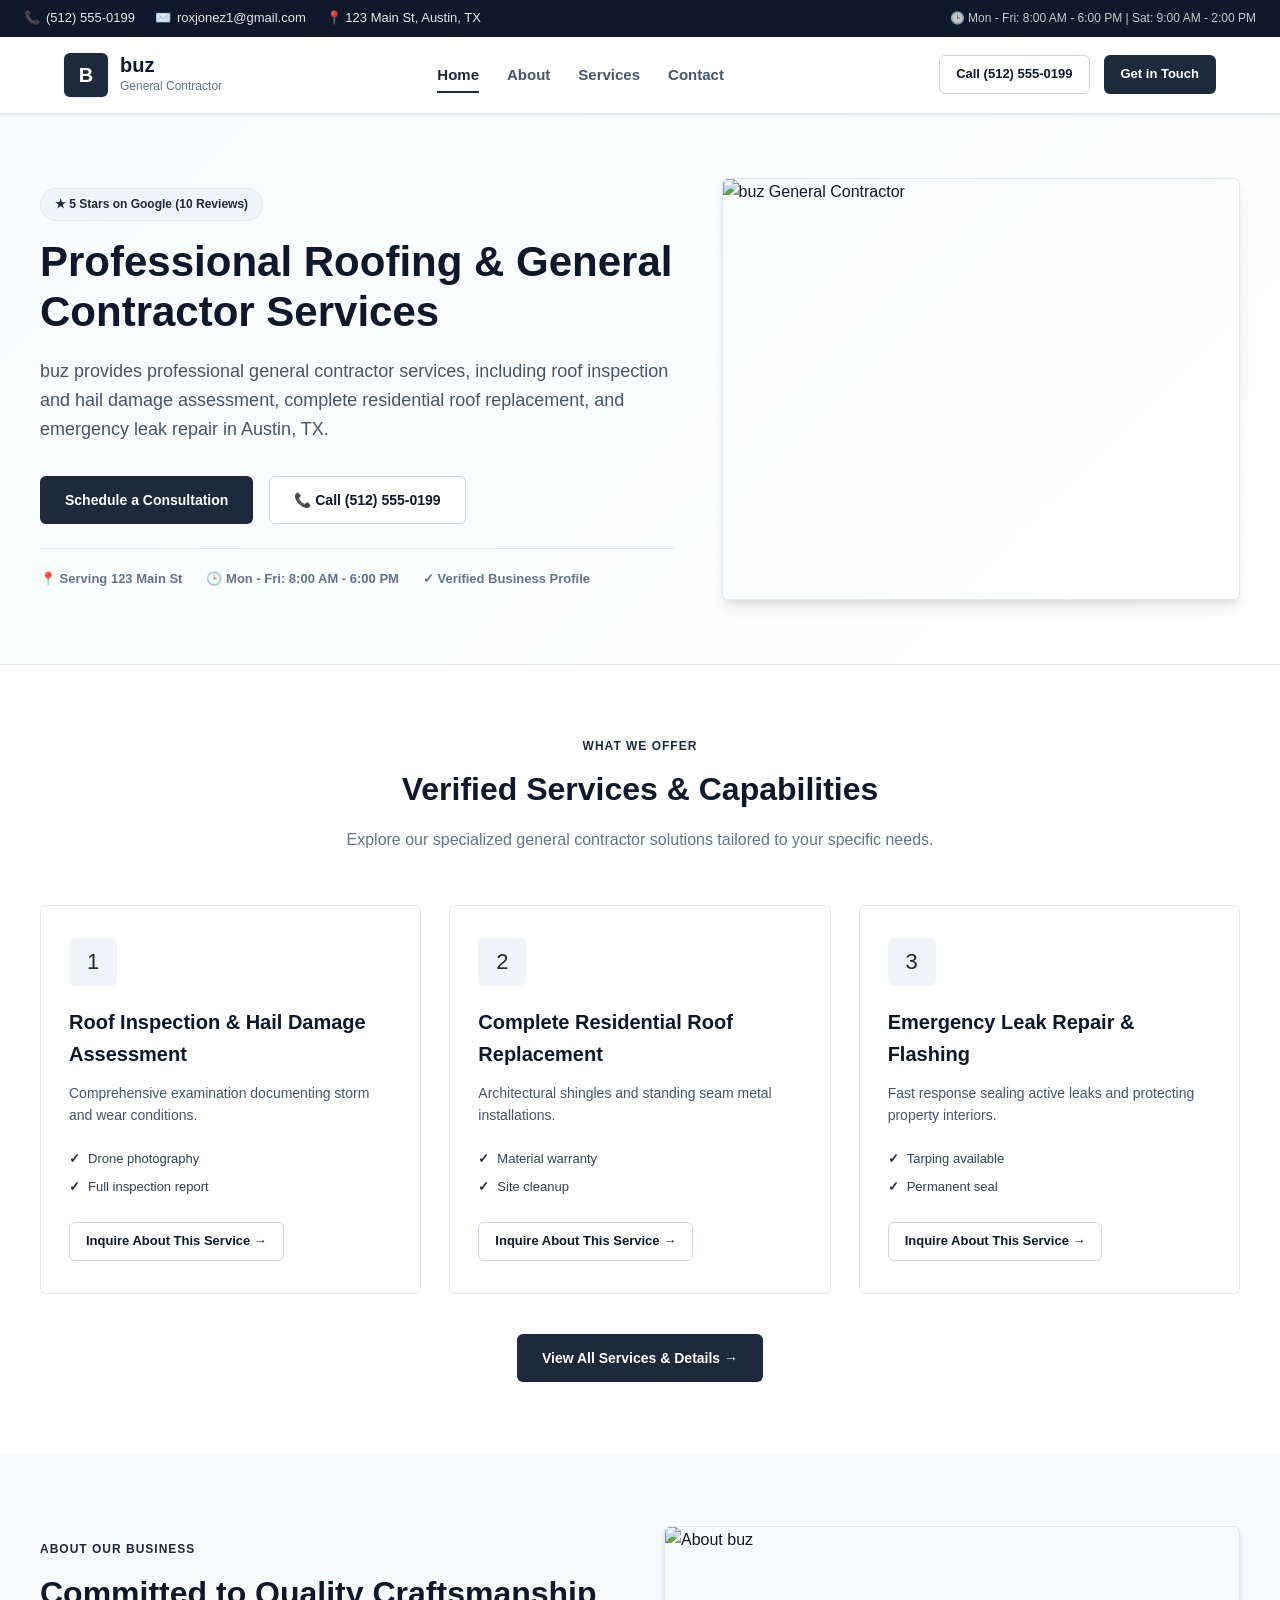
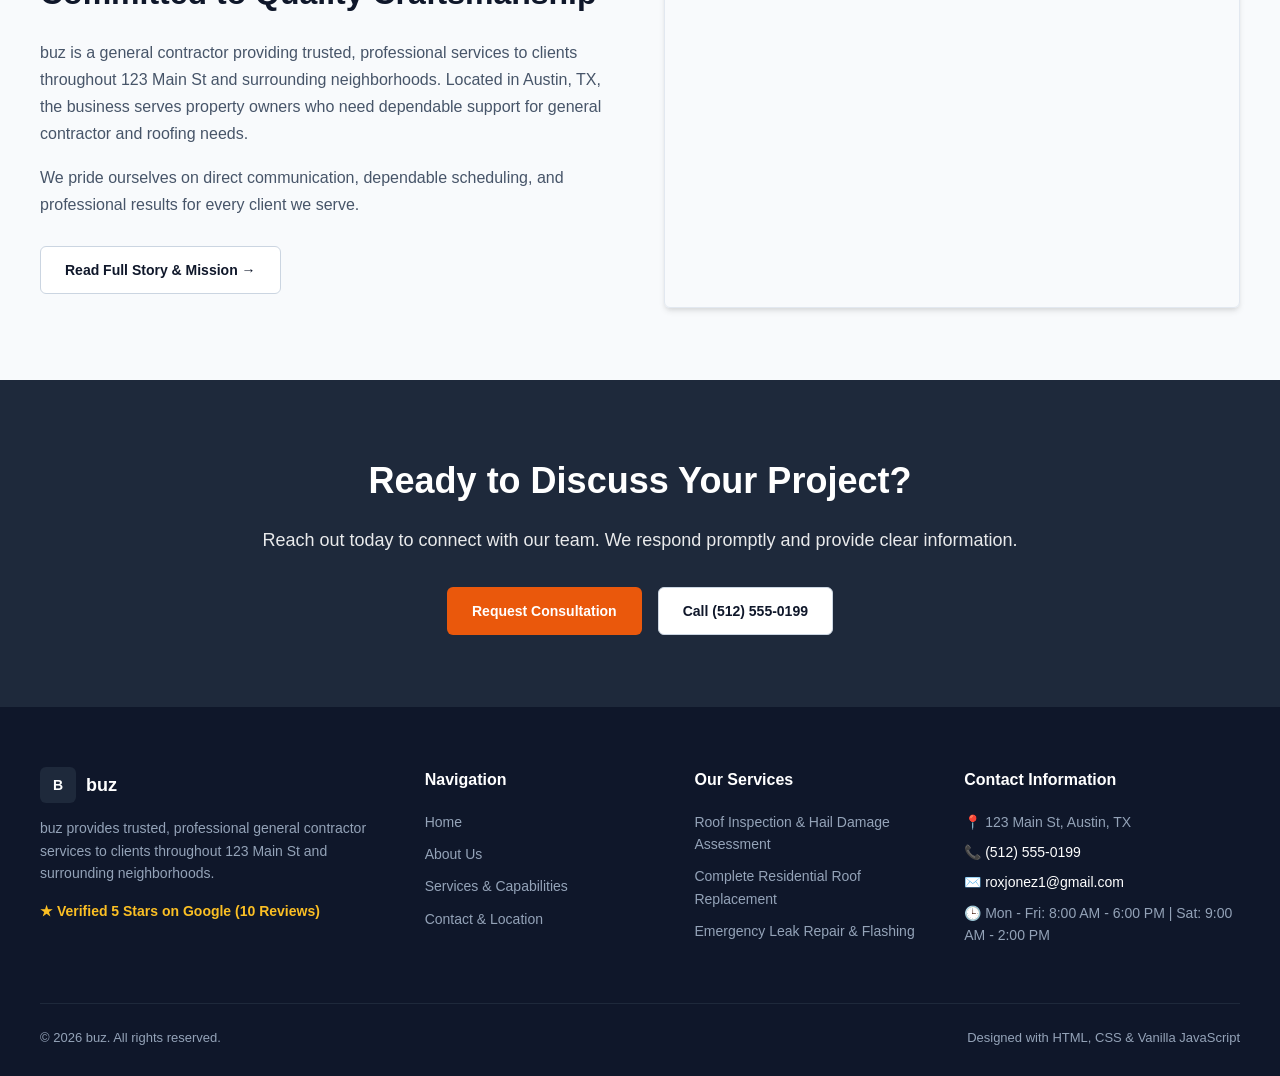
==== index.html @ 1a7bdafb "Initial deployment commit for buz" ====
<!DOCTYPE html>
<html lang="en">
<head>
  <meta charset="UTF-8">
  <meta name="viewport" content="width=device-width, initial-scale=1.0">
  <title>buz | General Contractor in 123 Main St</title>
  <meta name="description" content="buz offers trusted general contractor services in Austin, TX, including roof inspections, residential roof replacement, and emergency leak repair.">
  <meta name="keywords" content="General Contractor, Roof Inspection, Hail Damage Assessment, Residential Roof Replacement, Emergency Leak Repair, Austin TX">
  <meta property="og:title" content="buz | General Contractor">
  <meta property="og:description" content="buz offers trusted general contractor services in Austin, TX, including roof inspections, residential roof replacement, and emergency leak repair.">
  <meta property="og:type" content="website">
  <link rel="stylesheet" href="styles.css">
  <script type="application/ld+json">
{
  "@context": "https://schema.org",
  "@type": "LocalBusiness",
  "name": "buz",
  "description": "buz provides trusted, professional general contractor services to clients throughout 123 Main St and surrounding neighborhoods.",
  "telephone": "(512) 555-0199",
  "email": "roxjonez1@gmail.com",
  "address": {
    "@type": "PostalAddress",
    "streetAddress": "123 Main St, Austin, TX"
  },
  "openingHours": "Mon - Fri: 8:00 AM - 6:00 PM | Sat: 9:00 AM - 2:00 PM",
  "aggregateRating": {
    "@type": "AggregateRating",
    "ratingValue": 5,
    "reviewCount": 10
  }
}
  </script>
</head>
<body data-project-id="proj_b4p0ybm">
  <!-- Top Utility Bar -->
  <div class="top-bar">
    <div class="top-bar-info">
      <span>📞 <a href="tel:(512) 555-0199">(512) 555-0199</a></span>
      <span>✉️ <a href="mailto:roxjonez1@gmail.com">roxjonez1@gmail.com</a></span>
      <span>📍 123 Main St, Austin, TX</span>
    </div>
    <div class="top-bar-hours">🕒 Mon - Fri: 8:00 AM - 6:00 PM | Sat: 9:00 AM - 2:00 PM</div>
  </div>

  <!-- Main Navigation Header -->
  <header class="site-header">
    <div class="header-container">
      <a href="index.html" class="brand-logo">
        <div class="brand-icon">B</div>
        <div>
          <div class="brand-title">buz</div>
          <div class="brand-tagline">General Contractor</div>
        </div>
      </a>

      <nav class="main-nav" aria-label="Main Navigation">
        <a href="index.html" class="active">Home</a>
        <a href="about.html" class="">About</a>
        <a href="services.html" class="">Services</a>
        <a href="contact.html" class="">Contact</a>
      </nav>

      <div class="header-cta">
        <a href="tel:(512) 555-0199" class="btn btn-secondary btn-sm header-phone">Call (512) 555-0199</a>
        <a href="contact.html" class="btn btn-primary btn-sm">Get in Touch</a>
        <button class="hamburger" id="hamburger-toggle" aria-label="Toggle navigation menu" aria-expanded="false">☰</button>
      </div>
    </div>

    <!-- Mobile Drawer Navigation -->
    <div class="mobile-nav" id="mobile-nav">
      <a href="index.html" class="active">Home</a>
      <a href="about.html" class="">About</a>
      <a href="services.html" class="">Services</a>
      <a href="contact.html" class="">Contact</a>
      <a href="tel:(512) 555-0199" style="color:var(--primary); font-weight:700;">📞 Call (512) 555-0199</a>
    </div>
  </header>

  <!-- Hero Section -->
  <section class="hero">
    <div class="hero-container">
      <div>
        <span class="hero-badge">★ 5 Stars on Google (10 Reviews)</span>
        <h1>Professional Roofing & General Contractor Services</h1>
        <p>buz provides professional general contractor services, including roof inspection and hail damage assessment, complete residential roof replacement, and emergency leak repair in Austin, TX.</p>
        <div class="hero-actions">
          <a href="contact.html" class="btn btn-primary">Schedule a Consultation</a>
          <a href="tel:(512) 555-0199" class="btn btn-secondary">📞 Call (512) 555-0199</a>
        </div>
        <div class="hero-verified-strip">
          <div class="verified-item">📍 Serving 123 Main St</div>
          <div class="verified-item">🕒 Mon - Fri: 8:00 AM - 6:00 PM </div>
          <div class="verified-item">✓ Verified Business Profile</div>
        </div>
      </div>
      <div class="hero-image-wrapper">
        <img src="https://images.unsplash.com/photo-1541888946425-d0fbb1861564?auto=format&fit=crop&w=1200&q=80" alt="buz General Contractor" loading="eager">
      </div>
    </div>
  </section>

  <!-- Verified Services Overview -->
  <section class="section">
    <div class="section-container">
      <div class="section-header">
        <span class="section-tag">What We Offer</span>
        <h2 class="section-title">Verified Services & Capabilities</h2>
        <p class="section-subtitle">Explore our specialized general contractor solutions tailored to your specific needs.</p>
      </div>

      <div class="services-grid">
        
        <div class="service-card">
          <div>
            <div class="service-icon">1</div>
            <h3 class="service-title">Roof Inspection & Hail Damage Assessment</h3>
            <p class="service-desc">Comprehensive examination documenting storm and wear conditions.</p>
            
            <ul class="service-features">
              <li>Drone photography</li><li>Full inspection report</li>
            </ul>
          </div>
          <a href="contact.html?service=Roof%20Inspection%20%26%20Hail%20Damage%20Assessment" class="btn btn-secondary btn-sm" style="align-self:flex-start;">Inquire About This Service →</a>
        </div>
        
        <div class="service-card">
          <div>
            <div class="service-icon">2</div>
            <h3 class="service-title">Complete Residential Roof Replacement</h3>
            <p class="service-desc">Architectural shingles and standing seam metal installations.</p>
            
            <ul class="service-features">
              <li>Material warranty</li><li>Site cleanup</li>
            </ul>
          </div>
          <a href="contact.html?service=Complete%20Residential%20Roof%20Replacement" class="btn btn-secondary btn-sm" style="align-self:flex-start;">Inquire About This Service →</a>
        </div>
        
        <div class="service-card">
          <div>
            <div class="service-icon">3</div>
            <h3 class="service-title">Emergency Leak Repair & Flashing</h3>
            <p class="service-desc">Fast response sealing active leaks and protecting property interiors.</p>
            
            <ul class="service-features">
              <li>Tarping available</li><li>Permanent seal</li>
            </ul>
          </div>
          <a href="contact.html?service=Emergency%20Leak%20Repair%20%26%20Flashing" class="btn btn-secondary btn-sm" style="align-self:flex-start;">Inquire About This Service →</a>
        </div>
      </div>

      <div style="text-align:center; margin-top:40px;">
        <a href="services.html" class="btn btn-primary">View All Services & Details →</a>
      </div>
    </div>
  </section>

  <!-- About Preview Section -->
  <section class="section section-alt">
    <div class="section-container">
      <div class="about-grid">
        <div class="about-content">
          <span class="section-tag">About Our Business</span>
          <h2>Committed to Quality Craftsmanship</h2>
          <p>buz is a general contractor providing trusted, professional services to clients throughout 123 Main St and surrounding neighborhoods. Located in Austin, TX, the business serves property owners who need dependable support for general contractor and roofing needs.</p>
          <p>We pride ourselves on direct communication, dependable scheduling, and professional results for every client we serve.</p>
          <div style="margin-top:28px;">
            <a href="about.html" class="btn btn-secondary">Read Full Story & Mission →</a>
          </div>
        </div>
        <div class="about-image">
          <img src="https://images.unsplash.com/photo-1503387762-592deb58ef4e?auto=format&fit=crop&w=800&q=80" alt="About buz" loading="lazy">
        </div>
      </div>
    </div>
  </section>

  <!-- Ready to Start CTA -->
  <section class="section" style="background:var(--primary); color:#ffffff; text-align:center;">
    <div class="section-container" style="max-width:800px;">
      <h2 style="font-family:var(--font-heading); font-size:36px; margin-bottom:16px; color:#ffffff;">Ready to Discuss Your Project?</h2>
      <p style="font-size:18px; margin-bottom:32px; opacity:0.9;">Reach out today to connect with our team. We respond promptly and provide clear information.</p>
      <div style="display:flex; justify-content:center; gap:16px; flex-wrap:wrap;">
        <a href="contact.html" class="btn btn-accent">Request Consultation</a>
        <a href="tel:(512) 555-0199" class="btn btn-secondary">Call (512) 555-0199</a>
      </div>
    </div>
  </section>

  <!-- Site Footer -->
  <footer class="site-footer">
    <div class="footer-container">
      <div class="footer-col">
        <div style="display:flex; align-items:center; gap:10px; margin-bottom:14px;">
          <div style="width:36px; height:36px; background:var(--primary); color:#fff; border-radius:var(--radius); display:flex; align-items:center; justify-content:center; font-weight:bold;">B</div>
          <h3 style="color:#ffffff; font-size:18px;">buz</h3>
        </div>
        <p style="margin-bottom:16px; line-height:1.6;">buz provides trusted, professional general contractor services to clients throughout 123 Main St and surrounding neighborhoods.</p>
        <p style="font-weight:600; color:#fbbf24;">★ Verified 5 Stars on Google (10 Reviews)</p>
      </div>

      <div class="footer-col">
        <h4>Navigation</h4>
        <ul>
          <li><a href="index.html">Home</a></li>
          <li><a href="about.html">About Us</a></li>
          <li><a href="services.html">Services & Capabilities</a></li>
          <li><a href="contact.html">Contact & Location</a></li>
        </ul>
      </div>

      <div class="footer-col">
        <h4>Our Services</h4>
        <ul>
          <li><a href="services.html">Roof Inspection & Hail Damage Assessment</a></li>
          <li><a href="services.html">Complete Residential Roof Replacement</a></li>
          <li><a href="services.html">Emergency Leak Repair & Flashing</a></li>
        </ul>
      </div>

      <div class="footer-col">
        <h4>Contact Information</h4>
        <p style="margin-bottom:8px;">📍 123 Main St, Austin, TX</p>
        <p style="margin-bottom:8px;">📞 <a href="tel:(512) 555-0199" style="color:#ffffff;">(512) 555-0199</a></p>
        <p style="margin-bottom:8px;">✉️ <a href="mailto:roxjonez1@gmail.com" style="color:#ffffff;">roxjonez1@gmail.com</a></p>
        <p style="margin-bottom:8px;">🕒 Mon - Fri: 8:00 AM - 6:00 PM | Sat: 9:00 AM - 2:00 PM</p>
      </div>
    </div>

    <div class="footer-bottom">
      <div>&copy; <span id="current-year">2026</span> buz. All rights reserved.</div>
      <div>Designed with HTML, CSS & Vanilla JavaScript</div>
    </div>
  </footer>
  <script src="main.js"></script>
</body>
</html>
---- styles.css ----
/* ============================================================
   AutoSite Generated Static Stylesheet
   Template: IronClad — Construction & Contracting (construction)
   ============================================================ */

:root {
  --primary: #1e293b;
  --primary-dark: #0f172a;
  --accent: #ea580c;
  --bg-light: #f8fafc;
  --bg-alt: #f1f5f9;
  --dark-text: #0f172a;
  --light-text: #ffffff;
  --font-base: 'Inter', -apple-system, BlinkMacSystemFont, 'Segoe UI', Roboto, sans-serif;
  --font-heading: 'Inter', -apple-system, BlinkMacSystemFont, 'Segoe UI', Roboto, sans-serif;
  --radius: 6px;
  --shadow-sm: 0 1px 3px rgba(0, 0, 0, 0.08), 0 1px 2px rgba(0, 0, 0, 0.04);
  --shadow-md: 0 4px 6px -1px rgba(0, 0, 0, 0.1), 0 2px 4px -1px rgba(0, 0, 0, 0.06);
  --shadow-lg: 0 10px 15px -3px rgba(0, 0, 0, 0.1), 0 4px 6px -2px rgba(0, 0, 0, 0.05);
}

*, *::before, *::after {
  box-sizing: border-box;
  margin: 0;
  padding: 0;
}

body {
  font-family: var(--font-base);
  color: var(--dark-text);
  background-color: #ffffff;
  line-height: 1.6;
  font-size: 16px;
  -webkit-font-smoothing: antialiased;
}

img {
  max-width: 100%;
  height: auto;
  display: block;
}

a {
  color: var(--primary);
  text-decoration: none;
  transition: color 0.2s ease, opacity 0.2s ease;
}

a:hover {
  opacity: 0.85;
}

/* ---------------- TOP UTILITY BAR ---------------- */
.top-bar {
  background-color: var(--primary-dark);
  color: rgba(255, 255, 255, 0.9);
  padding: 8px 24px;
  font-size: 13px;
  display: flex;
  justify-content: space-between;
  align-items: center;
  flex-wrap: wrap;
  gap: 12px;
}

.top-bar-info {
  display: flex;
  gap: 20px;
  flex-wrap: wrap;
}

.top-bar-info span, .top-bar-info a {
  color: rgba(255, 255, 255, 0.9);
  display: inline-flex;
  align-items: center;
  gap: 6px;
}

.top-bar-hours {
  font-size: 12px;
  opacity: 0.85;
}

/* ---------------- HEADER & NAVIGATION ---------------- */
header.site-header {
  background: #ffffff;
  border-bottom: 1px solid #e2e8f0;
  position: sticky;
  top: 0;
  z-index: 100;
  box-shadow: var(--shadow-sm);
}

.header-container {
  max-width: 1200px;
  margin: 0 auto;
  padding: 16px 24px;
  display: flex;
  justify-content: space-between;
  align-items: center;
}

.brand-logo {
  display: flex;
  align-items: center;
  gap: 12px;
  text-decoration: none;
  color: inherit;
}

.brand-icon {
  width: 44px;
  height: 44px;
  background: var(--primary);
  color: #ffffff;
  border-radius: var(--radius);
  display: flex;
  align-items: center;
  justify-content: center;
  font-weight: 800;
  font-size: 20px;
  box-shadow: var(--shadow-sm);
}

.brand-title {
  font-family: var(--font-heading);
  font-size: 20px;
  font-weight: 800;
  color: var(--dark-text);
  line-height: 1.2;
}

.brand-tagline {
  font-size: 12px;
  color: #64748b;
  font-weight: 500;
}

nav.main-nav {
  display: flex;
  align-items: center;
  gap: 28px;
}

nav.main-nav a {
  font-size: 15px;
  font-weight: 600;
  color: #475569;
  padding: 6px 0;
  position: relative;
}

nav.main-nav a.active, nav.main-nav a:hover {
  color: var(--primary);
}

nav.main-nav a.active::after {
  content: '';
  position: absolute;
  bottom: 0;
  left: 0;
  right: 0;
  height: 2px;
  background: var(--primary);
}

.header-cta {
  display: flex;
  align-items: center;
  gap: 14px;
}

.btn {
  display: inline-flex;
  align-items: center;
  justify-content: center;
  gap: 8px;
  padding: 12px 24px;
  border-radius: var(--radius);
  font-weight: 700;
  font-size: 14px;
  cursor: pointer;
  border: 1px solid transparent;
  transition: all 0.2s ease;
  text-decoration: none;
}

.btn-primary {
  background-color: var(--primary);
  color: #ffffff;
}

.btn-primary:hover {
  background-color: var(--primary-dark);
  color: #ffffff;
}

.btn-secondary {
  background-color: #ffffff;
  color: var(--dark-text);
  border-color: #cbd5e1;
}

.btn-secondary:hover {
  background-color: #f8fafc;
  border-color: #94a3b8;
}

.btn-accent {
  background-color: var(--accent);
  color: #ffffff;
}

.btn-accent:hover {
  opacity: 0.9;
  color: #ffffff;
}

.btn-sm {
  padding: 8px 16px;
  font-size: 13px;
}

.hamburger {
  display: none;
  background: none;
  border: none;
  font-size: 24px;
  cursor: pointer;
  color: var(--dark-text);
}

.mobile-nav {
  display: none;
  flex-direction: column;
  padding: 16px 24px;
  background: #ffffff;
  border-bottom: 1px solid #e2e8f0;
}

.mobile-nav a {
  padding: 12px 0;
  font-size: 16px;
  font-weight: 600;
  border-bottom: 1px solid #f1f5f9;
  color: var(--dark-text);
}

/* ---------------- HERO SECTION ---------------- */
.hero {
  background: linear-gradient(135deg, var(--bg-light) 0%, #ffffff 100%);
  padding: 64px 24px;
  border-bottom: 1px solid #e2e8f0;
}

.hero-container {
  max-width: 1200px;
  margin: 0 auto;
  display: grid;
  grid-template-columns: 1.1fr 0.9fr;
  gap: 48px;
  align-items: center;
}

.hero-badge {
  display: inline-block;
  padding: 6px 14px;
  border-radius: 9999px;
  font-size: 12px;
  font-weight: 700;
  background-color: var(--bg-alt);
  color: var(--primary);
  margin-bottom: 16px;
  border: 1px solid rgba(0,0,0,0.05);
}

.hero h1 {
  font-family: var(--font-heading);
  font-size: 42px;
  font-weight: 800;
  line-height: 1.2;
  color: var(--dark-text);
  margin-bottom: 20px;
}

.hero p {
  font-size: 18px;
  color: #475569;
  margin-bottom: 32px;
  line-height: 1.6;
}

.hero-actions {
  display: flex;
  gap: 16px;
  flex-wrap: wrap;
  margin-bottom: 24px;
}

.hero-verified-strip {
  display: flex;
  align-items: center;
  gap: 24px;
  padding-top: 20px;
  border-top: 1px solid #e2e8f0;
  font-size: 13px;
  color: #64748b;
  flex-wrap: wrap;
}

.verified-item {
  display: flex;
  align-items: center;
  gap: 6px;
  font-weight: 600;
}

.hero-image-wrapper {
  position: relative;
  border-radius: var(--radius);
  overflow: hidden;
  box-shadow: var(--shadow-lg);
  border: 1px solid #e2e8f0;
}

.hero-image-wrapper img {
  width: 100%;
  height: 420px;
  object-fit: cover;
}

/* ---------------- SECTION SYSTEM ---------------- */
.section {
  padding: 72px 24px;
}

.section-alt {
  background-color: var(--bg-light);
}

.section-container {
  max-width: 1200px;
  margin: 0 auto;
}

.section-header {
  text-align: center;
  max-width: 700px;
  margin: 0 auto 52px;
}

.section-tag {
  font-size: 12px;
  font-weight: 700;
  text-transform: uppercase;
  letter-spacing: 1px;
  color: var(--primary);
  margin-bottom: 8px;
  display: block;
}

.section-title {
  font-family: var(--font-heading);
  font-size: 32px;
  font-weight: 800;
  color: var(--dark-text);
  margin-bottom: 12px;
}

.section-subtitle {
  font-size: 16px;
  color: #64748b;
}

/* ---------------- SERVICES CARDS ---------------- */
.services-grid {
  display: grid;
  grid-template-columns: repeat(auto-fill, minmax(320px, 1fr));
  gap: 28px;
}

.service-card {
  background: #ffffff;
  border: 1px solid #e2e8f0;
  border-radius: var(--radius);
  padding: 32px 28px;
  transition: transform 0.2s ease, box-shadow 0.2s ease, border-color 0.2s ease;
  display: flex;
  flex-direction: column;
  justify-content: space-between;
}

.service-card:hover {
  transform: translateY(-4px);
  box-shadow: var(--shadow-md);
  border-color: var(--primary);
}

.service-icon {
  width: 48px;
  height: 48px;
  border-radius: var(--radius);
  background-color: var(--bg-alt);
  color: var(--primary);
  display: flex;
  align-items: center;
  justify-content: center;
  font-size: 22px;
  margin-bottom: 20px;
}

.service-title {
  font-family: var(--font-heading);
  font-size: 20px;
  font-weight: 700;
  color: var(--dark-text);
  margin-bottom: 12px;
}

.service-desc {
  color: #475569;
  font-size: 14px;
  line-height: 1.6;
  margin-bottom: 18px;
  flex-grow: 1;
}

.service-features {
  list-style: none;
  margin-bottom: 20px;
  font-size: 13px;
  color: #334155;
}

.service-features li {
  padding: 4px 0;
  display: flex;
  align-items: center;
  gap: 8px;
}

.service-features li::before {
  content: "✓";
  color: var(--primary);
  font-weight: bold;
}

/* ---------------- ABOUT CONTENT ---------------- */
.about-grid {
  display: grid;
  grid-template-columns: 1fr 1fr;
  gap: 48px;
  align-items: center;
}

.about-content h2 {
  font-family: var(--font-heading);
  font-size: 32px;
  font-weight: 800;
  color: var(--dark-text);
  margin-bottom: 20px;
}

.about-content p {
  color: #475569;
  margin-bottom: 16px;
  font-size: 16px;
  line-height: 1.7;
}

.about-image {
  border-radius: var(--radius);
  overflow: hidden;
  box-shadow: var(--shadow-md);
  border: 1px solid #e2e8f0;
}

.about-image img {
  width: 100%;
  height: 380px;
  object-fit: cover;
}

/* ---------------- CONTACT & FORM ---------------- */
.contact-grid {
  display: grid;
  grid-template-columns: 1fr 1.2fr;
  gap: 48px;
}

.contact-info-card {
  background: #ffffff;
  border: 1px solid #e2e8f0;
  border-radius: var(--radius);
  padding: 36px 32px;
}

.contact-item {
  display: flex;
  gap: 16px;
  margin-bottom: 28px;
}

.contact-icon {
  width: 44px;
  height: 44px;
  border-radius: var(--radius);
  background: var(--bg-alt);
  color: var(--primary);
  display: flex;
  align-items: center;
  justify-content: center;
  font-size: 20px;
  flex-shrink: 0;
}

.contact-item h4 {
  font-size: 14px;
  font-weight: 700;
  color: #64748b;
  text-transform: uppercase;
  margin-bottom: 4px;
}

.contact-item p, .contact-item a {
  font-size: 16px;
  font-weight: 600;
  color: var(--dark-text);
}

.hours-table {
  width: 100%;
  border-collapse: collapse;
  margin-top: 16px;
  font-size: 14px;
}

.hours-table td {
  padding: 8px 0;
  border-bottom: 1px solid #f1f5f9;
}

.hours-table td:last-child {
  text-align: right;
  font-weight: 600;
}

/* ---------------- FORM ---------------- */
.form-card {
  background: #ffffff;
  border: 1px solid #e2e8f0;
  border-radius: var(--radius);
  padding: 36px 32px;
  box-shadow: var(--shadow-sm);
}

.form-group {
  margin-bottom: 20px;
}

.form-group label {
  display: block;
  font-size: 14px;
  font-weight: 600;
  color: #334155;
  margin-bottom: 6px;
}

.form-control {
  width: 100%;
  padding: 12px 16px;
  border: 1px solid #cbd5e1;
  border-radius: var(--radius);
  font-family: inherit;
  font-size: 15px;
  transition: border-color 0.2s ease, box-shadow 0.2s ease;
}

.form-control:focus {
  outline: none;
  border-color: var(--primary);
  box-shadow: 0 0 0 3px rgba(2, 132, 199, 0.15);
}

textarea.form-control {
  min-height: 120px;
  resize: vertical;
}

.form-alert {
  padding: 14px 18px;
  border-radius: var(--radius);
  margin-bottom: 20px;
  display: none;
  font-size: 14px;
}

.form-alert-success {
  background-color: #ecfdf5;
  color: #065f46;
  border: 1px solid #a7f3d0;
}

/* ---------------- FOOTER ---------------- */
footer.site-footer {
  background-color: #0f172a;
  color: #94a3b8;
  padding: 60px 24px 28px;
  font-size: 14px;
}

.footer-container {
  max-width: 1200px;
  margin: 0 auto;
  display: grid;
  grid-template-columns: 1.5fr 1fr 1fr 1.2fr;
  gap: 40px;
  margin-bottom: 48px;
}

.footer-col h4 {
  color: #ffffff;
  font-size: 16px;
  font-weight: 700;
  margin-bottom: 18px;
}

.footer-col ul {
  list-style: none;
}

.footer-col ul li {
  margin-bottom: 10px;
}

.footer-col ul a {
  color: #94a3b8;
}

.footer-col ul a:hover {
  color: #ffffff;
}

.footer-bottom {
  max-width: 1200px;
  margin: 0 auto;
  padding-top: 24px;
  border-top: 1px solid #1e293b;
  display: flex;
  justify-content: space-between;
  align-items: center;
  flex-wrap: wrap;
  gap: 16px;
  font-size: 13px;
}

/* ---------------- RESPONSIVE MEDIA QUERIES ---------------- */
@media (max-width: 992px) {
  .hero-container {
    grid-template-columns: 1fr;
    gap: 36px;
  }
  .about-grid {
    grid-template-columns: 1fr;
  }
  .contact-grid {
    grid-template-columns: 1fr;
  }
  .footer-container {
    grid-template-columns: 1fr 1fr;
  }
}

@media (max-width: 768px) {
  nav.main-nav, .header-cta .header-phone {
    display: none;
  }
  .hamburger {
    display: block;
  }
  .mobile-nav.open {
    display: flex;
  }
  .hero h1 {
    font-size: 32px;
  }
  .hero p {
    font-size: 16px;
  }
  .section {
    padding: 48px 16px;
  }
  .footer-container {
    grid-template-columns: 1fr;
  }
}

/* ---------------- WEBSITE CLAIM & UNLOCK WIDGET ---------------- */
#autosite-claim-widget-btn {
  position: fixed;
  bottom: 24px;
  right: 24px;
  z-index: 99990;
  display: inline-flex;
  align-items: center;
  gap: 12px;
  padding: 12px 22px;
  background: var(--primary);
  color: #ffffff;
  border: 2px solid rgba(255, 255, 255, 0.3);
  border-radius: 9999px;
  font-family: var(--font-base);
  font-size: 14px;
  font-weight: 700;
  box-shadow: 0 10px 25px -5px rgba(0, 0, 0, 0.3), 0 8px 10px -6px rgba(0, 0, 0, 0.15);
  cursor: pointer;
  transition: transform 0.2s ease, box-shadow 0.2s ease, background-color 0.2s ease;
  text-decoration: none;
  user-select: none;
}
#autosite-claim-widget-btn:hover {
  background: var(--primary-dark);
  transform: translateY(-2px);
  box-shadow: 0 16px 32px -4px rgba(0, 0, 0, 0.35);
}
#autosite-claim-widget-btn:focus-visible {
  outline: 3px solid #10b981;
  outline-offset: 3px;
}
.autosite-claim-dot-indicator {
  width: 10px;
  height: 10px;
  border-radius: 50%;
  background: #34d399;
  box-shadow: 0 0 0 3px rgba(52, 211, 153, 0.35);
  flex-shrink: 0;
}
.autosite-claim-btn-labels {
  display: flex;
  flex-direction: column;
  line-height: 1.25;
  text-align: left;
}
.autosite-claim-btn-main {
  font-size: 13px;
  font-weight: 800;
  letter-spacing: -0.01em;
  color: #ffffff;
}
.autosite-claim-btn-sub {
  font-size: 10px;
  opacity: 0.9;
  font-weight: 500;
  color: rgba(255, 255, 255, 0.85);
}

/* OVERLAY */
#autosite-claim-overlay {
  position: fixed;
  inset: 0;
  background: rgba(15, 23, 42, 0.65);
  backdrop-filter: blur(4px);
  -webkit-backdrop-filter: blur(4px);
  z-index: 99998;
  opacity: 0;
  visibility: hidden;
  transition: opacity 0.3s ease, visibility 0.3s ease;
}
#autosite-claim-overlay.open {
  opacity: 1;
  visibility: visible;
}

/* DRAWER PANEL */
#autosite-claim-drawer {
  position: fixed;
  top: 0;
  right: 0;
  bottom: 0;
  width: 100%;
  max-width: 500px;
  background: #ffffff;
  color: var(--dark-text);
  z-index: 99999;
  box-shadow: -10px 0 35px rgba(0, 0, 0, 0.25);
  transform: translateX(100%);
  transition: transform 0.35s cubic-bezier(0.16, 1, 0.3, 1);
  display: flex;
  flex-direction: column;
  font-family: var(--font-base);
}
#autosite-claim-drawer.open {
  transform: translateX(0);
}
.autosite-claim-drawer-header {
  padding: 20px 24px;
  border-bottom: 1px solid #e2e8f0;
  display: flex;
  align-items: center;
  justify-content: space-between;
  background: #f8fafc;
}
.autosite-claim-drawer-badge {
  display: inline-flex;
  align-items: center;
  gap: 6px;
  padding: 4px 10px;
  border-radius: 9999px;
  background: #ecfdf5;
  color: #065f46;
  border: 1px solid #a7f3d0;
  font-size: 11px;
  font-weight: 700;
  text-transform: uppercase;
  letter-spacing: 0.05em;
}
.autosite-claim-close-btn {
  background: transparent;
  border: none;
  font-size: 24px;
  color: #64748b;
  cursor: pointer;
  padding: 4px 8px;
  border-radius: 8px;
  line-height: 1;
  transition: color 0.2s, background-color 0.2s;
}
.autosite-claim-close-btn:hover {
  color: #0f172a;
  background: #e2e8f0;
}
.autosite-claim-drawer-content {
  overflow-y: auto;
  padding: 24px;
  display: flex;
  flex-direction: column;
  gap: 20px;
  flex: 1;
}
.autosite-claim-hero {
  border-bottom: 1px solid #f1f5f9;
  padding-bottom: 16px;
}
.autosite-claim-hero h2 {
  font-family: var(--font-heading);
  font-size: 22px;
  font-weight: 800;
  color: var(--dark-text);
  line-height: 1.25;
  margin-bottom: 6px;
}
.autosite-claim-hero p {
  font-size: 13px;
  color: #475569;
  line-height: 1.5;
}
.autosite-claim-biz-card {
  padding: 12px 16px;
  background: var(--bg-light);
  border: 1px solid #e2e8f0;
  border-radius: var(--radius);
  display: flex;
  align-items: center;
  justify-content: space-between;
}
.autosite-claim-biz-name {
  font-weight: 800;
  font-size: 14px;
  color: var(--dark-text);
}
.autosite-claim-biz-meta {
  font-size: 11px;
  color: #64748b;
}

/* TASTEFUL BLURRED LOCKED FEATURE PREVIEW */
.autosite-claim-locked-preview {
  position: relative;
  border-radius: var(--radius);
  border: 1px solid #cbd5e1;
  overflow: hidden;
  background: #f8fafc;
}
.autosite-claim-locked-bg {
  padding: 14px;
  filter: blur(2.5px);
  opacity: 0.7;
  user-select: none;
  font-size: 11px;
  line-height: 1.7;
  color: #334155;
}
.autosite-claim-locked-overlay-box {
  position: absolute;
  inset: 0;
  display: flex;
  flex-direction: column;
  align-items: center;
  justify-content: center;
  background: rgba(255, 255, 255, 0.45);
  backdrop-filter: blur(3px);
  -webkit-backdrop-filter: blur(3px);
  padding: 12px;
  text-align: center;
}
.autosite-claim-locked-chip {
  display: inline-flex;
  align-items: center;
  gap: 6px;
  padding: 6px 14px;
  border-radius: 9999px;
  background: #0f172a;
  color: #ffffff;
  font-size: 11px;
  font-weight: 800;
  letter-spacing: 0.02em;
  box-shadow: 0 4px 12px rgba(0, 0, 0, 0.15);
}
.autosite-claim-locked-sub {
  font-size: 11px;
  font-weight: 600;
  color: #334155;
  margin-top: 4px;
}

/* BENEFITS LIST */
.autosite-claim-benefits {
  display: flex;
  flex-direction: column;
  gap: 10px;
}
.autosite-claim-benefits-title {
  font-size: 12px;
  font-weight: 800;
  text-transform: uppercase;
  letter-spacing: 0.05em;
  color: #64748b;
}
.autosite-claim-benefit-row {
  display: flex;
  align-items: flex-start;
  gap: 10px;
  font-size: 13px;
  line-height: 1.45;
  color: #334155;
}
.autosite-claim-check-icon {
  width: 18px;
  height: 18px;
  border-radius: 50%;
  background: #ecfdf5;
  color: #059669;
  display: flex;
  align-items: center;
  justify-content: center;
  font-weight: 800;
  font-size: 11px;
  flex-shrink: 0;
  border: 1px solid #a7f3d0;
  margin-top: 1px;
}

/* PAY WHAT YOU THINK IT IS WORTH SECTION */
.autosite-claim-offer-card {
  background: #f8fafc;
  border: 2px solid #e2e8f0;
  border-radius: var(--radius);
  padding: 18px;
  display: flex;
  flex-direction: column;
  gap: 12px;
}
.autosite-claim-offer-card.valid {
  border-color: #10b981;
}
.autosite-claim-offer-label {
  font-weight: 800;
  font-size: 14px;
  color: var(--dark-text);
}
.autosite-claim-offer-helper {
  font-size: 12px;
  color: #64748b;
  line-height: 1.45;
}
.autosite-claim-input-group {
  position: relative;
  display: flex;
  align-items: center;
}
.autosite-claim-currency-symbol {
  position: absolute;
  left: 14px;
  font-weight: 800;
  font-size: 20px;
  color: #64748b;
}
.autosite-claim-price-input {
  width: 100%;
  padding: 12px 14px 12px 32px;
  border-radius: 12px;
  border: 2px solid #cbd5e1;
  font-size: 20px;
  font-weight: 800;
  color: var(--dark-text);
  font-family: var(--font-base);
  box-sizing: border-box;
}
.autosite-claim-price-input:focus {
  outline: none;
  border-color: var(--primary);
  box-shadow: 0 0 0 3px rgba(20, 62, 40, 0.15);
}
.autosite-claim-pills {
  display: flex;
  gap: 8px;
  flex-wrap: wrap;
}
.autosite-claim-pill {
  padding: 6px 12px;
  border-radius: 9999px;
  border: 1px solid #cbd5e1;
  background: #ffffff;
  font-size: 11px;
  font-weight: 700;
  color: #334155;
  cursor: pointer;
  transition: all 0.15s ease;
}
.autosite-claim-pill:hover, .autosite-claim-pill.active {
  background: var(--primary);
  color: #ffffff;
  border-color: var(--primary);
}
.autosite-claim-validation-text {
  font-size: 12px;
  font-weight: 600;
  line-height: 1.4;
}
.autosite-claim-validation-text.success {
  color: #059669;
}
.autosite-claim-validation-text.error {
  color: #dc2626;
}

/* CUSTOMER CONTACT FIELDS */
.autosite-claim-fields {
  display: flex;
  flex-direction: column;
  gap: 10px;
}
.autosite-claim-field {
  display: flex;
  flex-direction: column;
  gap: 4px;
}
.autosite-claim-field label {
  font-size: 11px;
  font-weight: 700;
  color: #475569;
}
.autosite-claim-field input {
  padding: 10px 12px;
  border-radius: 8px;
  border: 1px solid #cbd5e1;
  font-size: 13px;
  font-family: var(--font-base);
  box-sizing: border-box;
}
.autosite-claim-field input:focus {
  outline: none;
  border-color: var(--primary);
}

/* DISCLOSURES */
.autosite-claim-disclosure {
  font-size: 11px;
  color: #64748b;
  line-height: 1.5;
  border-radius: 8px;
  background: #f1f5f9;
  overflow: hidden;
}
.autosite-claim-disclosure-toggle {
  width: 100%;
  padding: 10px 12px;
  background: none;
  border: none;
  display: flex;
  align-items: center;
  justify-content: space-between;
  font-weight: 700;
  font-size: 11px;
  color: #334155;
  cursor: pointer;
  text-align: left;
}
.autosite-claim-disclosure-body {
  padding: 0 12px 12px 12px;
  display: none;
}

/* ACTIONS */
.autosite-claim-actions {
  display: flex;
  flex-direction: column;
  gap: 8px;
  margin-top: 8px;
}
.autosite-claim-cta-btn {
  padding: 14px 20px;
  border-radius: 12px;
  background: var(--primary);
  color: #ffffff;
  border: none;
  font-weight: 800;
  font-size: 15px;
  cursor: pointer;
  transition: background 0.2s, transform 0.15s;
  text-align: center;
  box-shadow: 0 4px 12px rgba(0, 0, 0, 0.15);
}
.autosite-claim-cta-btn:hover:not(:disabled) {
  background: var(--primary-dark);
  transform: translateY(-1px);
}
.autosite-claim-cta-btn:disabled {
  opacity: 0.6;
  cursor: not-allowed;
}
.autosite-claim-secondary-btn {
  padding: 10px 16px;
  border-radius: 10px;
  background: transparent;
  color: #64748b;
  border: none;
  font-weight: 600;
  font-size: 12px;
  cursor: pointer;
  text-align: center;
}
.autosite-claim-secondary-btn:hover {
  color: #0f172a;
}

/* SUCCESS & PENDING PAYMENT BOX */
.autosite-claim-success-box,
.autosite-claim-pending-payment-box {
  padding: 22px 18px;
  border-radius: 18px;
  background: #ffffff;
  border: 2px solid #f97316;
  text-align: center;
  display: flex;
  flex-direction: column;
  gap: 14px;
  box-shadow: 0 10px 25px -5px rgba(249, 115, 22, 0.12);
}
.autosite-claim-error-box {
  padding: 12px 14px;
  border-radius: 10px;
  background: #fef2f2;
  border: 1px solid #fecaca;
  color: #b91c1c;
  font-size: 12px;
  font-weight: 600;
  line-height: 1.4;
  margin-top: 4px;
}
.autosite-claim-already-claimed-box {
  padding: 24px 20px;
  border-radius: 16px;
  background: #f8fafc;
  border: 2px solid #e2e8f0;
  text-align: center;
  display: flex;
  flex-direction: column;
  gap: 12px;
}
.autosite-claim-spinner {
  display: inline-block;
  width: 14px;
  height: 14px;
  border: 2px solid rgba(255, 255, 255, 0.35);
  border-radius: 50%;
  border-top-color: #ffffff;
  animation: autosite-spin 0.7s linear infinite;
  vertical-align: middle;
  margin-right: 6px;
}
@keyframes autosite-spin {
  to { transform: rotate(360deg); }
}

@media (max-width: 640px) {
  #autosite-claim-widget-btn {
    bottom: 16px;
    right: 16px;
    padding: 10px 16px;
  }
  #autosite-claim-drawer {
    top: auto;
    bottom: 0;
    max-width: 100%;
    height: 90vh;
    border-radius: 20px 20px 0 0;
    transform: translateY(100%);
  }
  #autosite-claim-drawer.open {
    transform: translateY(0);
  }
}
@media (prefers-reduced-motion: reduce) {
  #autosite-claim-widget-btn,
  #autosite-claim-drawer,
  #autosite-claim-overlay,
  .autosite-claim-dot-indicator,
  .autosite-claim-spinner {
    transition: none !important;
    transform: none !important;
    animation: none !important;
  }
}
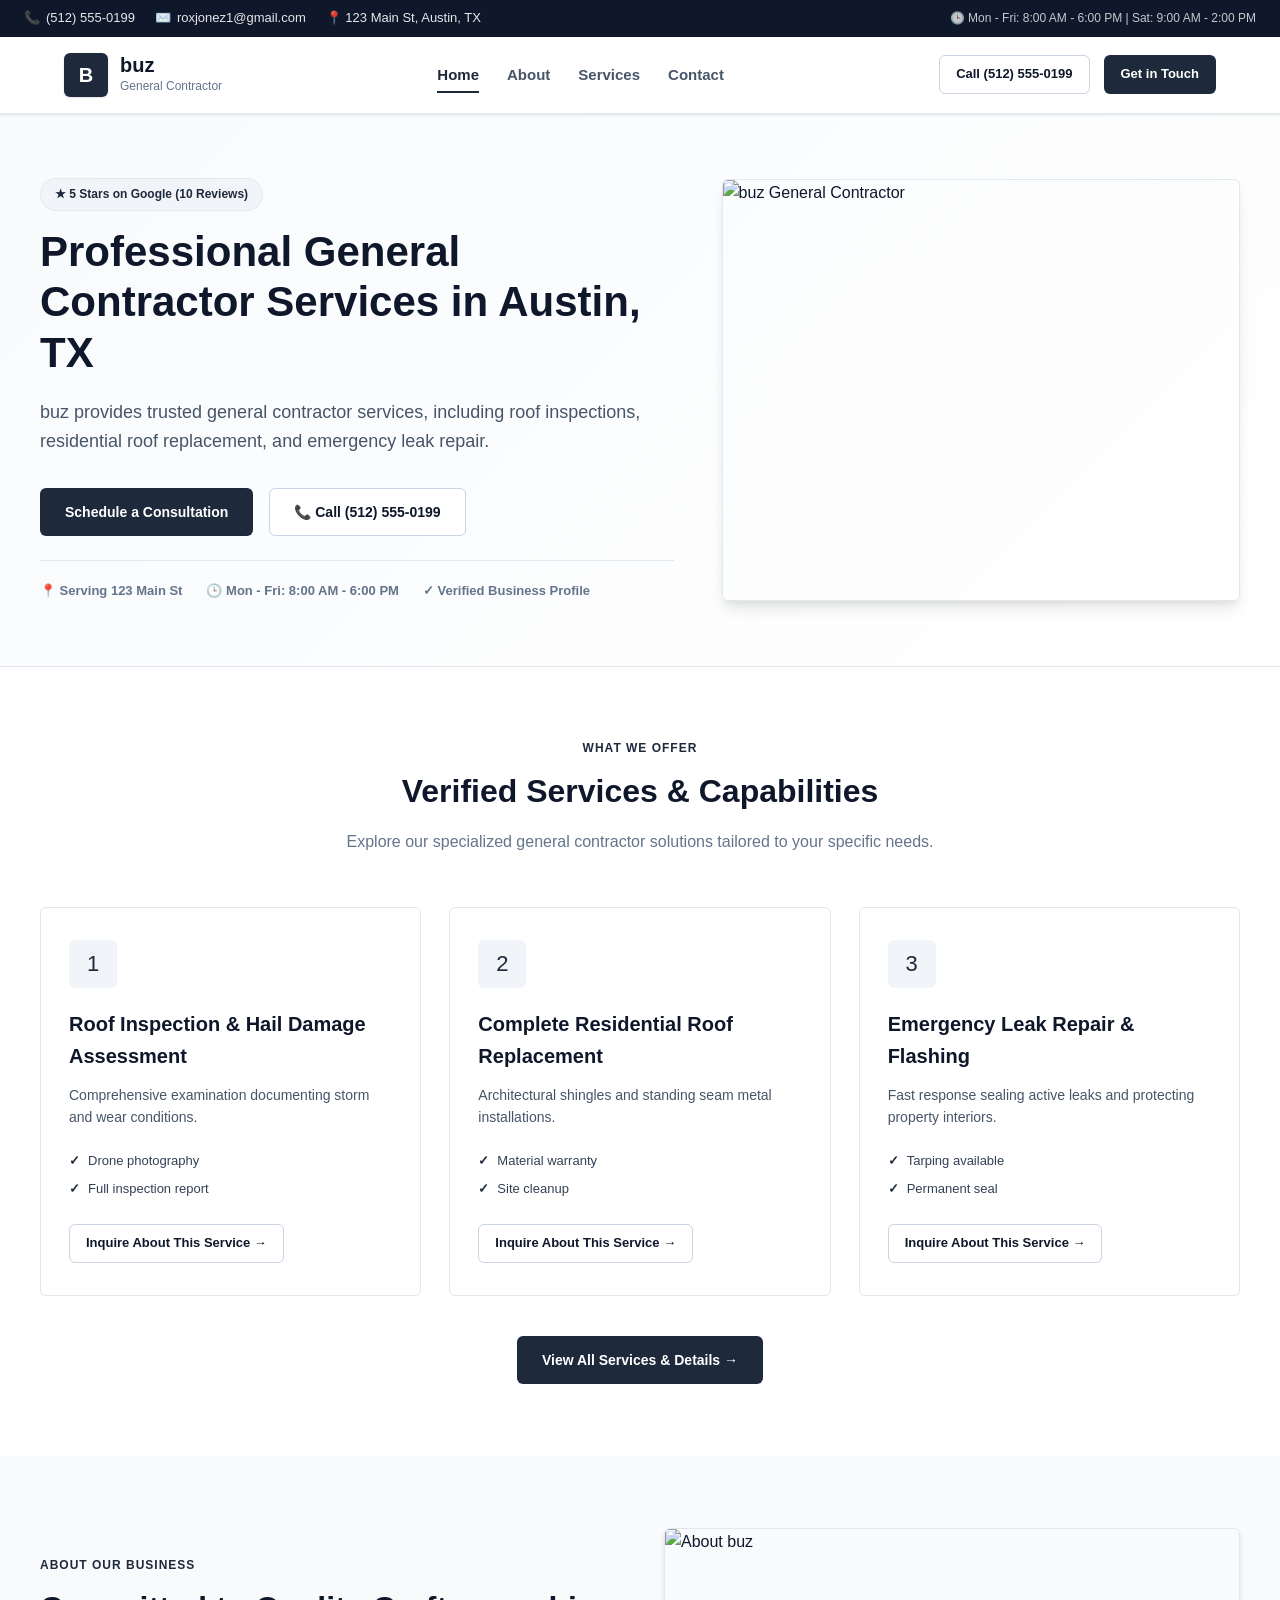
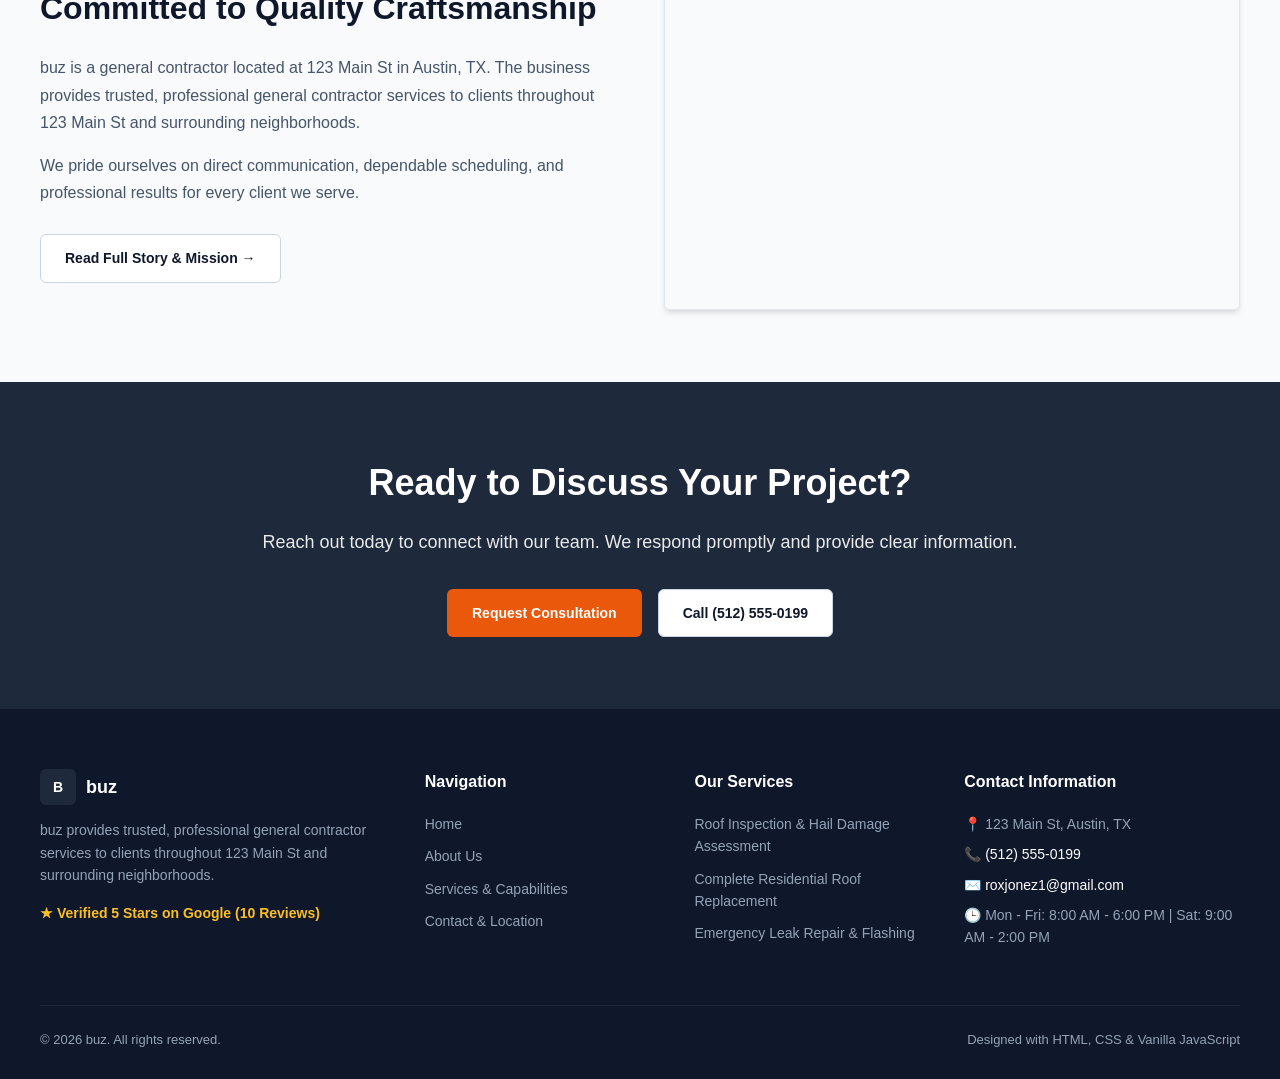
==== commit 296dabc0: "Initial deployment commit for buz" ====
--- a/index.html
+++ b/index.html
@@ -4,10 +4,10 @@
   <meta charset="UTF-8">
   <meta name="viewport" content="width=device-width, initial-scale=1.0">
   <title>buz | General Contractor in 123 Main St</title>
-  <meta name="description" content="buz offers trusted general contractor services in Austin, TX, including roof inspections, residential roof replacement, and emergency leak repair.">
-  <meta name="keywords" content="General Contractor, Roof Inspection, Hail Damage Assessment, Residential Roof Replacement, Emergency Leak Repair, Austin TX">
+  <meta name="description" content="buz provides trusted general contractor services in Austin, TX, including roof inspections, residential roof replacement, and emergency leak repair.">
+  <meta name="keywords" content="general contractor Austin TX, roof inspection, residential roof replacement, emergency leak repair">
   <meta property="og:title" content="buz | General Contractor">
-  <meta property="og:description" content="buz offers trusted general contractor services in Austin, TX, including roof inspections, residential roof replacement, and emergency leak repair.">
+  <meta property="og:description" content="buz provides trusted general contractor services in Austin, TX, including roof inspections, residential roof replacement, and emergency leak repair.">
   <meta property="og:type" content="website">
   <link rel="stylesheet" href="styles.css">
   <script type="application/ld+json">
@@ -31,7 +31,7 @@
 }
   </script>
 </head>
-<body data-project-id="proj_b4p0ybm">
+<body data-project-id="proj_41rktpl">
   <!-- Top Utility Bar -->
   <div class="top-bar">
     <div class="top-bar-info">
@@ -82,8 +82,8 @@
     <div class="hero-container">
       <div>
         <span class="hero-badge">★ 5 Stars on Google (10 Reviews)</span>
-        <h1>Professional Roofing & General Contractor Services</h1>
-        <p>buz provides professional general contractor services, including roof inspection and hail damage assessment, complete residential roof replacement, and emergency leak repair in Austin, TX.</p>
+        <h1>Professional General Contractor Services in Austin, TX</h1>
+        <p>buz provides trusted general contractor services, including roof inspections, residential roof replacement, and emergency leak repair.</p>
         <div class="hero-actions">
           <a href="contact.html" class="btn btn-primary">Schedule a Consultation</a>
           <a href="tel:(512) 555-0199" class="btn btn-secondary">📞 Call (512) 555-0199</a>
@@ -164,7 +164,7 @@
         <div class="about-content">
           <span class="section-tag">About Our Business</span>
           <h2>Committed to Quality Craftsmanship</h2>
-          <p>buz is a general contractor providing trusted, professional services to clients throughout 123 Main St and surrounding neighborhoods. Located in Austin, TX, the business serves property owners who need dependable support for general contractor and roofing needs.</p>
+          <p>buz is a general contractor located at 123 Main St in Austin, TX. The business provides trusted, professional general contractor services to clients throughout 123 Main St and surrounding neighborhoods.</p>
           <p>We pride ourselves on direct communication, dependable scheduling, and professional results for every client we serve.</p>
           <div style="margin-top:28px;">
             <a href="about.html" class="btn btn-secondary">Read Full Story & Mission →</a>
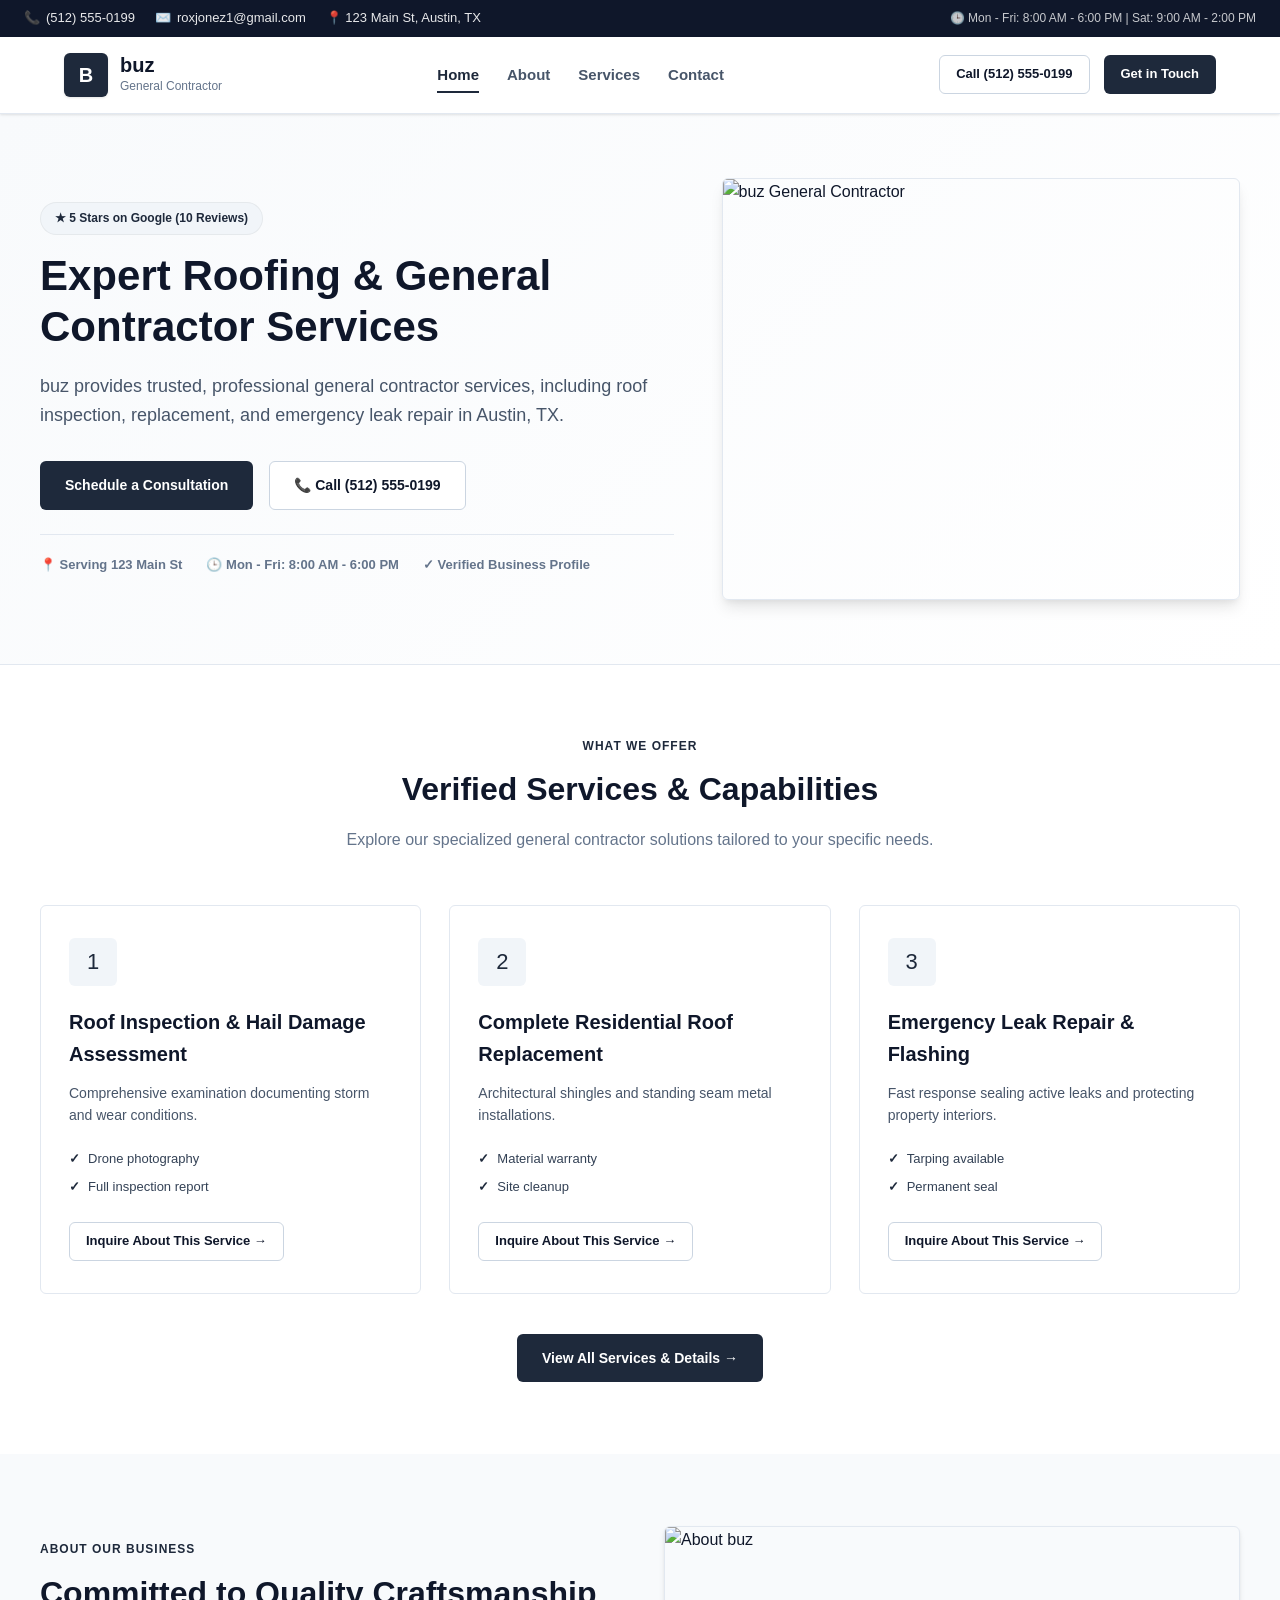
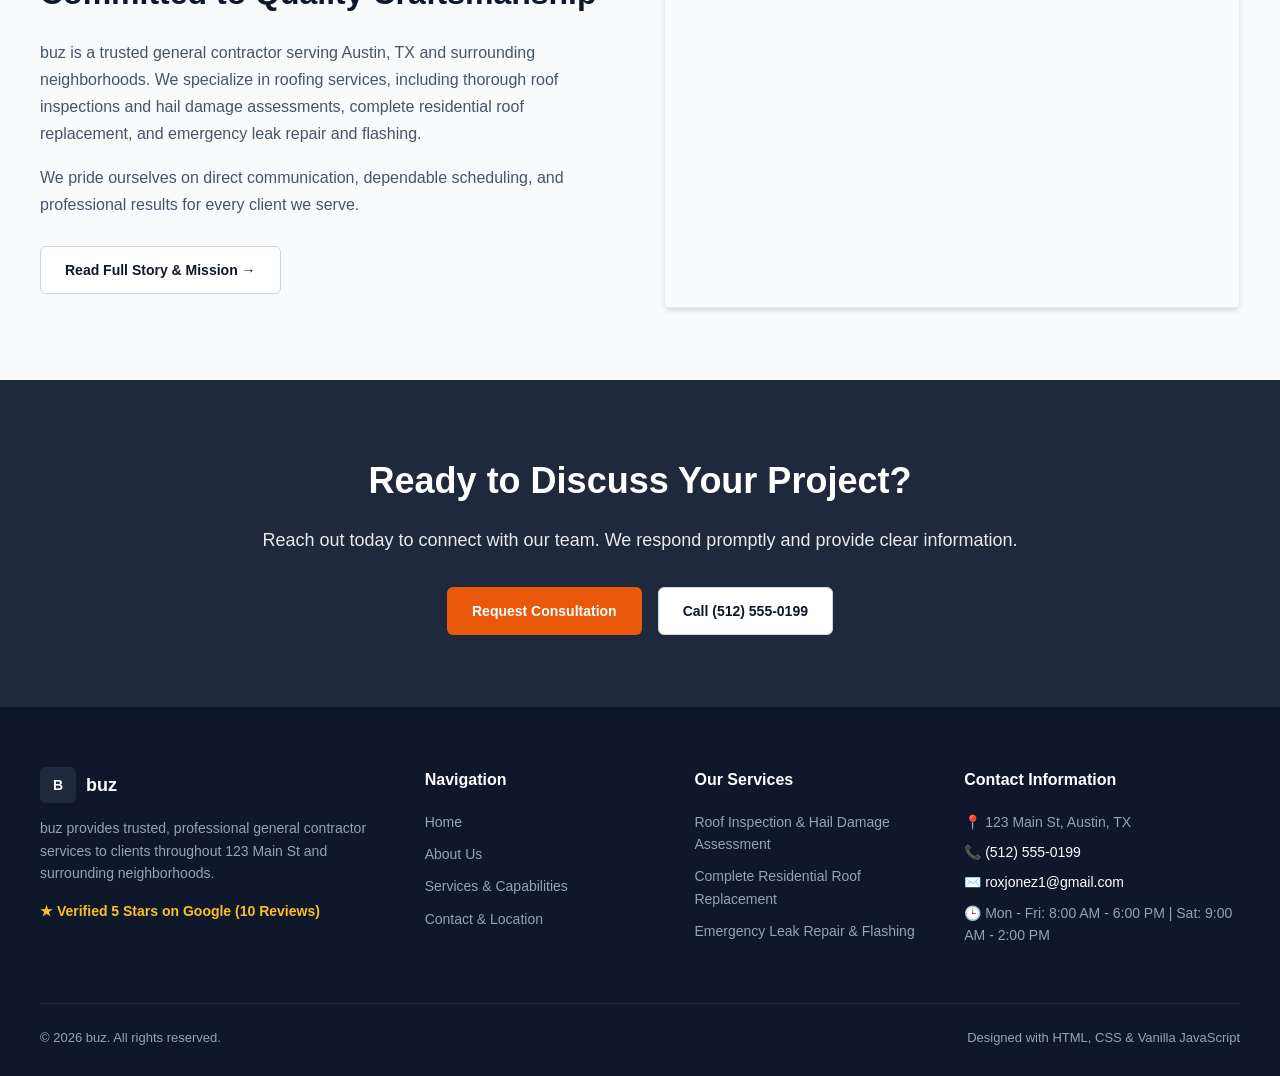
==== commit aaecb9c8: "Initial deployment commit for buz" ====
--- a/index.html
+++ b/index.html
@@ -4,10 +4,10 @@
   <meta charset="UTF-8">
   <meta name="viewport" content="width=device-width, initial-scale=1.0">
   <title>buz | General Contractor in 123 Main St</title>
-  <meta name="description" content="buz provides trusted general contractor services in Austin, TX, including roof inspections, residential roof replacement, and emergency leak repair.">
-  <meta name="keywords" content="general contractor Austin TX, roof inspection, residential roof replacement, emergency leak repair">
+  <meta name="description" content="buz offers trusted general contractor services in Austin, TX, including roof inspection, replacement, and emergency leak repair.">
+  <meta name="keywords" content="general contractor Austin, roof inspection, roof replacement, emergency leak repair">
   <meta property="og:title" content="buz | General Contractor">
-  <meta property="og:description" content="buz provides trusted general contractor services in Austin, TX, including roof inspections, residential roof replacement, and emergency leak repair.">
+  <meta property="og:description" content="buz offers trusted general contractor services in Austin, TX, including roof inspection, replacement, and emergency leak repair.">
   <meta property="og:type" content="website">
   <link rel="stylesheet" href="styles.css">
   <script type="application/ld+json">
@@ -31,7 +31,7 @@
 }
   </script>
 </head>
-<body data-project-id="proj_41rktpl">
+<body data-project-id="proj_d0uo1bj">
   <!-- Top Utility Bar -->
   <div class="top-bar">
     <div class="top-bar-info">
@@ -82,8 +82,8 @@
     <div class="hero-container">
       <div>
         <span class="hero-badge">★ 5 Stars on Google (10 Reviews)</span>
-        <h1>Professional General Contractor Services in Austin, TX</h1>
-        <p>buz provides trusted general contractor services, including roof inspections, residential roof replacement, and emergency leak repair.</p>
+        <h1>Expert Roofing & General Contractor Services</h1>
+        <p>buz provides trusted, professional general contractor services, including roof inspection, replacement, and emergency leak repair in Austin, TX.</p>
         <div class="hero-actions">
           <a href="contact.html" class="btn btn-primary">Schedule a Consultation</a>
           <a href="tel:(512) 555-0199" class="btn btn-secondary">📞 Call (512) 555-0199</a>
@@ -164,7 +164,7 @@
         <div class="about-content">
           <span class="section-tag">About Our Business</span>
           <h2>Committed to Quality Craftsmanship</h2>
-          <p>buz is a general contractor located at 123 Main St in Austin, TX. The business provides trusted, professional general contractor services to clients throughout 123 Main St and surrounding neighborhoods.</p>
+          <p>buz is a trusted general contractor serving Austin, TX and surrounding neighborhoods. We specialize in roofing services, including thorough roof inspections and hail damage assessments, complete residential roof replacement, and emergency leak repair and flashing.</p>
           <p>We pride ourselves on direct communication, dependable scheduling, and professional results for every client we serve.</p>
           <div style="margin-top:28px;">
             <a href="about.html" class="btn btn-secondary">Read Full Story & Mission →</a>
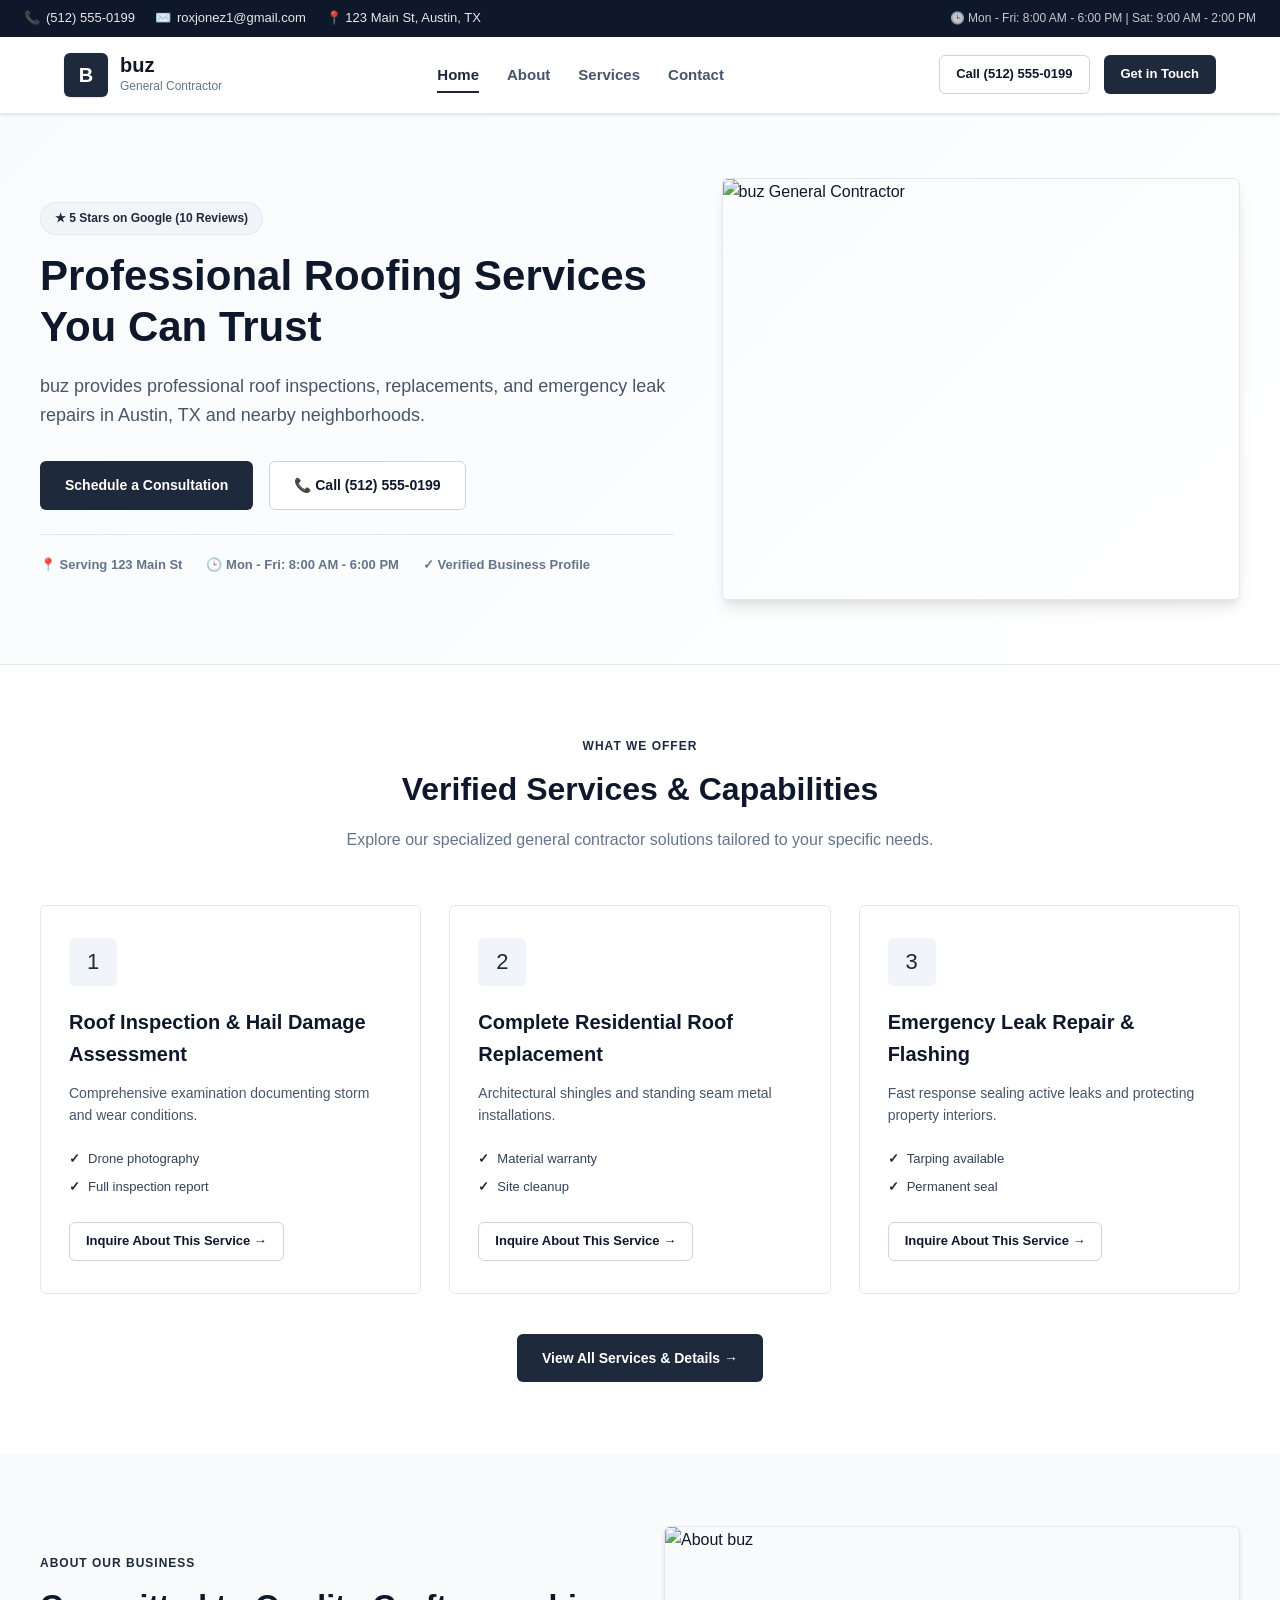
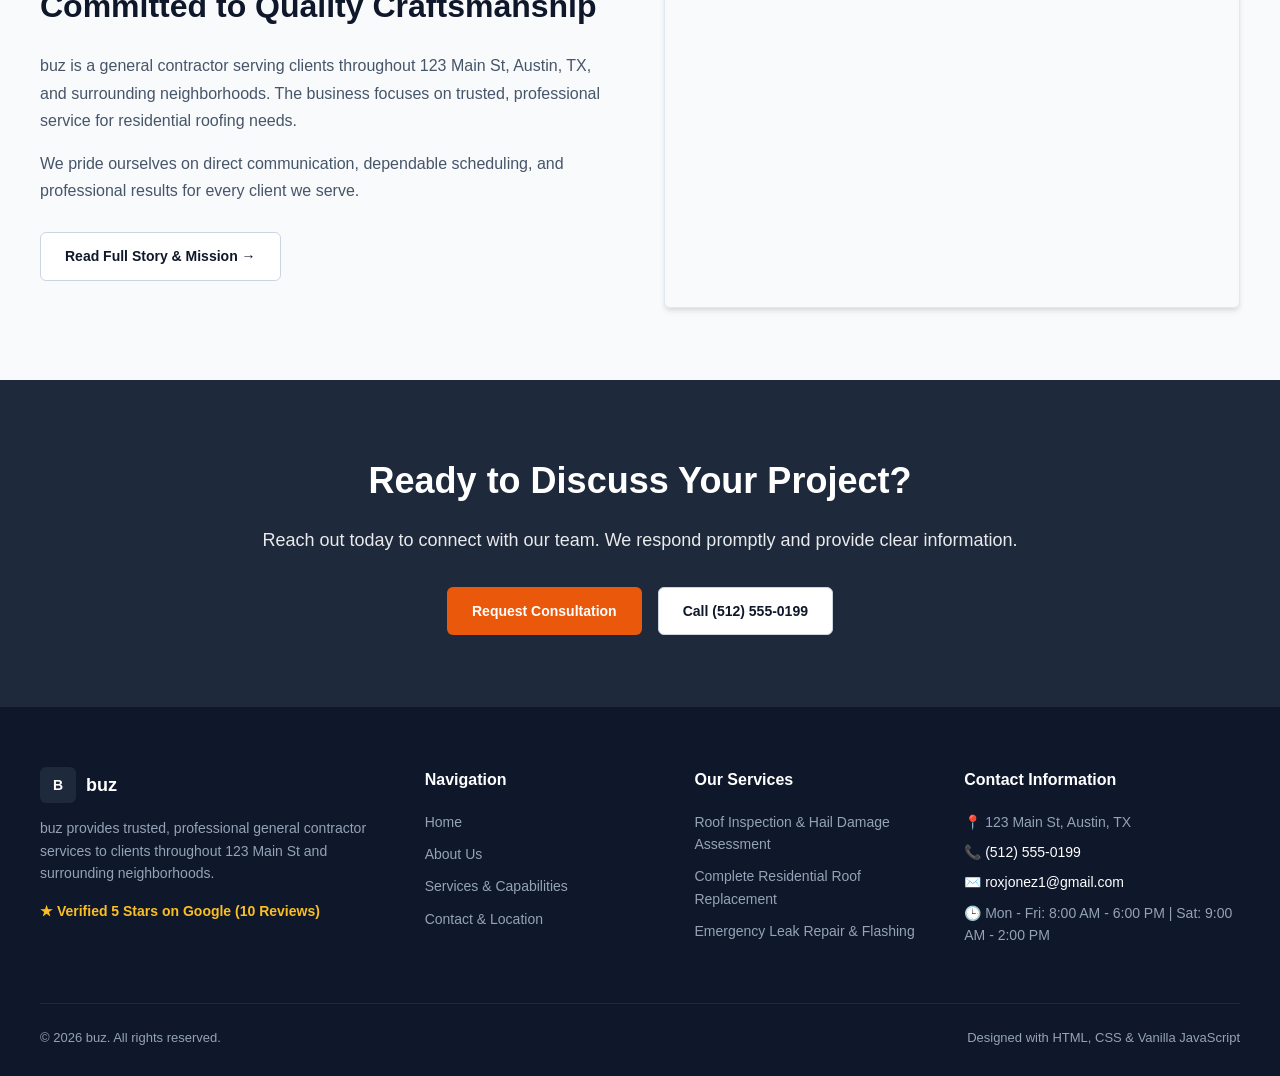
==== commit 9dcdcdc0: "Initial deployment commit for buz" ====
--- a/index.html
+++ b/index.html
@@ -4,10 +4,10 @@
   <meta charset="UTF-8">
   <meta name="viewport" content="width=device-width, initial-scale=1.0">
   <title>buz | General Contractor in 123 Main St</title>
-  <meta name="description" content="buz offers trusted general contractor services in Austin, TX, including roof inspection, replacement, and emergency leak repair.">
-  <meta name="keywords" content="general contractor Austin, roof inspection, roof replacement, emergency leak repair">
+  <meta name="description" content="buz provides trusted general contractor services in Austin, TX, including roof inspections, residential roof replacement, and emergency leak repair.">
+  <meta name="keywords" content="general contractor Austin TX, roof inspection, roof replacement, emergency leak repair">
   <meta property="og:title" content="buz | General Contractor">
-  <meta property="og:description" content="buz offers trusted general contractor services in Austin, TX, including roof inspection, replacement, and emergency leak repair.">
+  <meta property="og:description" content="buz provides trusted general contractor services in Austin, TX, including roof inspections, residential roof replacement, and emergency leak repair.">
   <meta property="og:type" content="website">
   <link rel="stylesheet" href="styles.css">
   <script type="application/ld+json">
@@ -31,7 +31,7 @@
 }
   </script>
 </head>
-<body data-project-id="proj_d0uo1bj">
+<body data-project-id="proj_jywmusa">
   <!-- Top Utility Bar -->
   <div class="top-bar">
     <div class="top-bar-info">
@@ -82,8 +82,8 @@
     <div class="hero-container">
       <div>
         <span class="hero-badge">★ 5 Stars on Google (10 Reviews)</span>
-        <h1>Expert Roofing & General Contractor Services</h1>
-        <p>buz provides trusted, professional general contractor services, including roof inspection, replacement, and emergency leak repair in Austin, TX.</p>
+        <h1>Professional Roofing Services You Can Trust</h1>
+        <p>buz provides professional roof inspections, replacements, and emergency leak repairs in Austin, TX and nearby neighborhoods.</p>
         <div class="hero-actions">
           <a href="contact.html" class="btn btn-primary">Schedule a Consultation</a>
           <a href="tel:(512) 555-0199" class="btn btn-secondary">📞 Call (512) 555-0199</a>
@@ -164,7 +164,7 @@
         <div class="about-content">
           <span class="section-tag">About Our Business</span>
           <h2>Committed to Quality Craftsmanship</h2>
-          <p>buz is a trusted general contractor serving Austin, TX and surrounding neighborhoods. We specialize in roofing services, including thorough roof inspections and hail damage assessments, complete residential roof replacement, and emergency leak repair and flashing.</p>
+          <p>buz is a general contractor serving clients throughout 123 Main St, Austin, TX, and surrounding neighborhoods. The business focuses on trusted, professional service for residential roofing needs.</p>
           <p>We pride ourselves on direct communication, dependable scheduling, and professional results for every client we serve.</p>
           <div style="margin-top:28px;">
             <a href="about.html" class="btn btn-secondary">Read Full Story & Mission →</a>
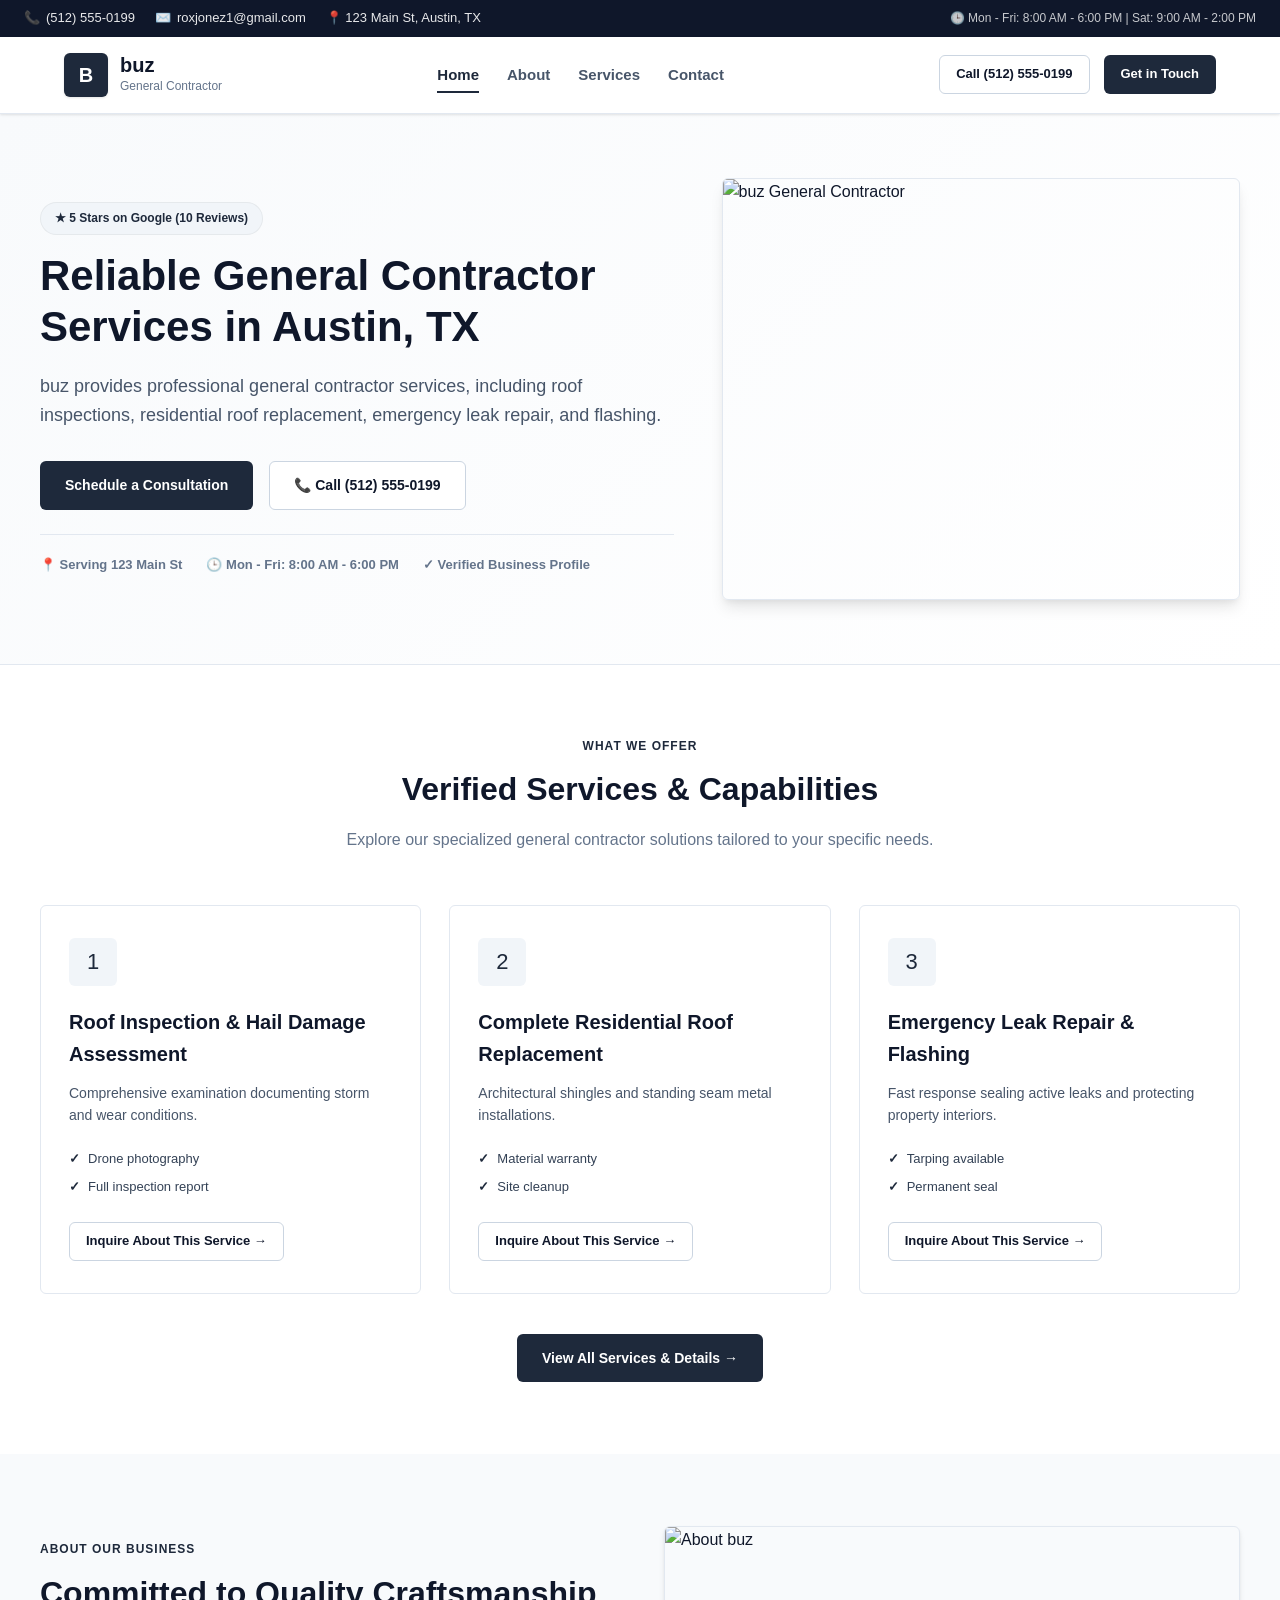
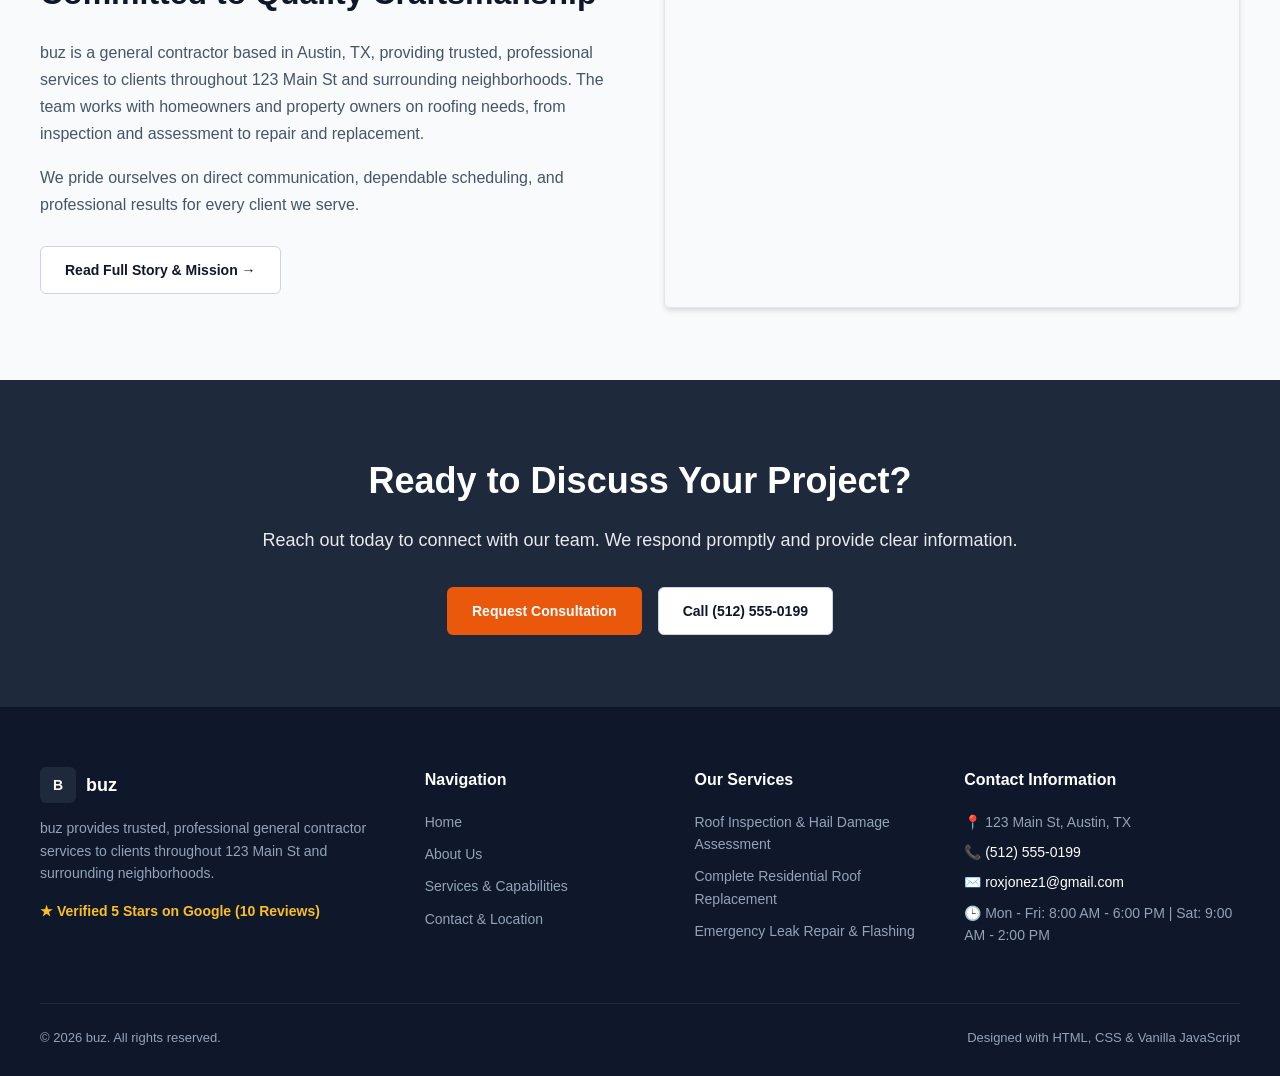
==== commit b35022e9: "Initial deployment commit for buz" ====
--- a/index.html
+++ b/index.html
@@ -4,10 +4,10 @@
   <meta charset="UTF-8">
   <meta name="viewport" content="width=device-width, initial-scale=1.0">
   <title>buz | General Contractor in 123 Main St</title>
-  <meta name="description" content="buz provides trusted general contractor services in Austin, TX, including roof inspections, residential roof replacement, and emergency leak repair.">
-  <meta name="keywords" content="general contractor Austin TX, roof inspection, roof replacement, emergency leak repair">
+  <meta name="description" content="buz offers trusted general contractor services in Austin, TX, including roof inspection, hail damage assessment, roof replacement, and leak repair.">
+  <meta name="keywords" content="general contractor Austin TX, roof inspection, hail damage assessment, residential roof replacement, emergency leak repair">
   <meta property="og:title" content="buz | General Contractor">
-  <meta property="og:description" content="buz provides trusted general contractor services in Austin, TX, including roof inspections, residential roof replacement, and emergency leak repair.">
+  <meta property="og:description" content="buz offers trusted general contractor services in Austin, TX, including roof inspection, hail damage assessment, roof replacement, and leak repair.">
   <meta property="og:type" content="website">
   <link rel="stylesheet" href="styles.css">
   <script type="application/ld+json">
@@ -31,7 +31,7 @@
 }
   </script>
 </head>
-<body data-project-id="proj_jywmusa">
+<body data-project-id="proj_2mruoko">
   <!-- Top Utility Bar -->
   <div class="top-bar">
     <div class="top-bar-info">
@@ -82,8 +82,8 @@
     <div class="hero-container">
       <div>
         <span class="hero-badge">★ 5 Stars on Google (10 Reviews)</span>
-        <h1>Professional Roofing Services You Can Trust</h1>
-        <p>buz provides professional roof inspections, replacements, and emergency leak repairs in Austin, TX and nearby neighborhoods.</p>
+        <h1>Reliable General Contractor Services in Austin, TX</h1>
+        <p>buz provides professional general contractor services, including roof inspections, residential roof replacement, emergency leak repair, and flashing.</p>
         <div class="hero-actions">
           <a href="contact.html" class="btn btn-primary">Schedule a Consultation</a>
           <a href="tel:(512) 555-0199" class="btn btn-secondary">📞 Call (512) 555-0199</a>
@@ -164,7 +164,7 @@
         <div class="about-content">
           <span class="section-tag">About Our Business</span>
           <h2>Committed to Quality Craftsmanship</h2>
-          <p>buz is a general contractor serving clients throughout 123 Main St, Austin, TX, and surrounding neighborhoods. The business focuses on trusted, professional service for residential roofing needs.</p>
+          <p>buz is a general contractor based in Austin, TX, providing trusted, professional services to clients throughout 123 Main St and surrounding neighborhoods. The team works with homeowners and property owners on roofing needs, from inspection and assessment to repair and replacement.</p>
           <p>We pride ourselves on direct communication, dependable scheduling, and professional results for every client we serve.</p>
           <div style="margin-top:28px;">
             <a href="about.html" class="btn btn-secondary">Read Full Story & Mission →</a>
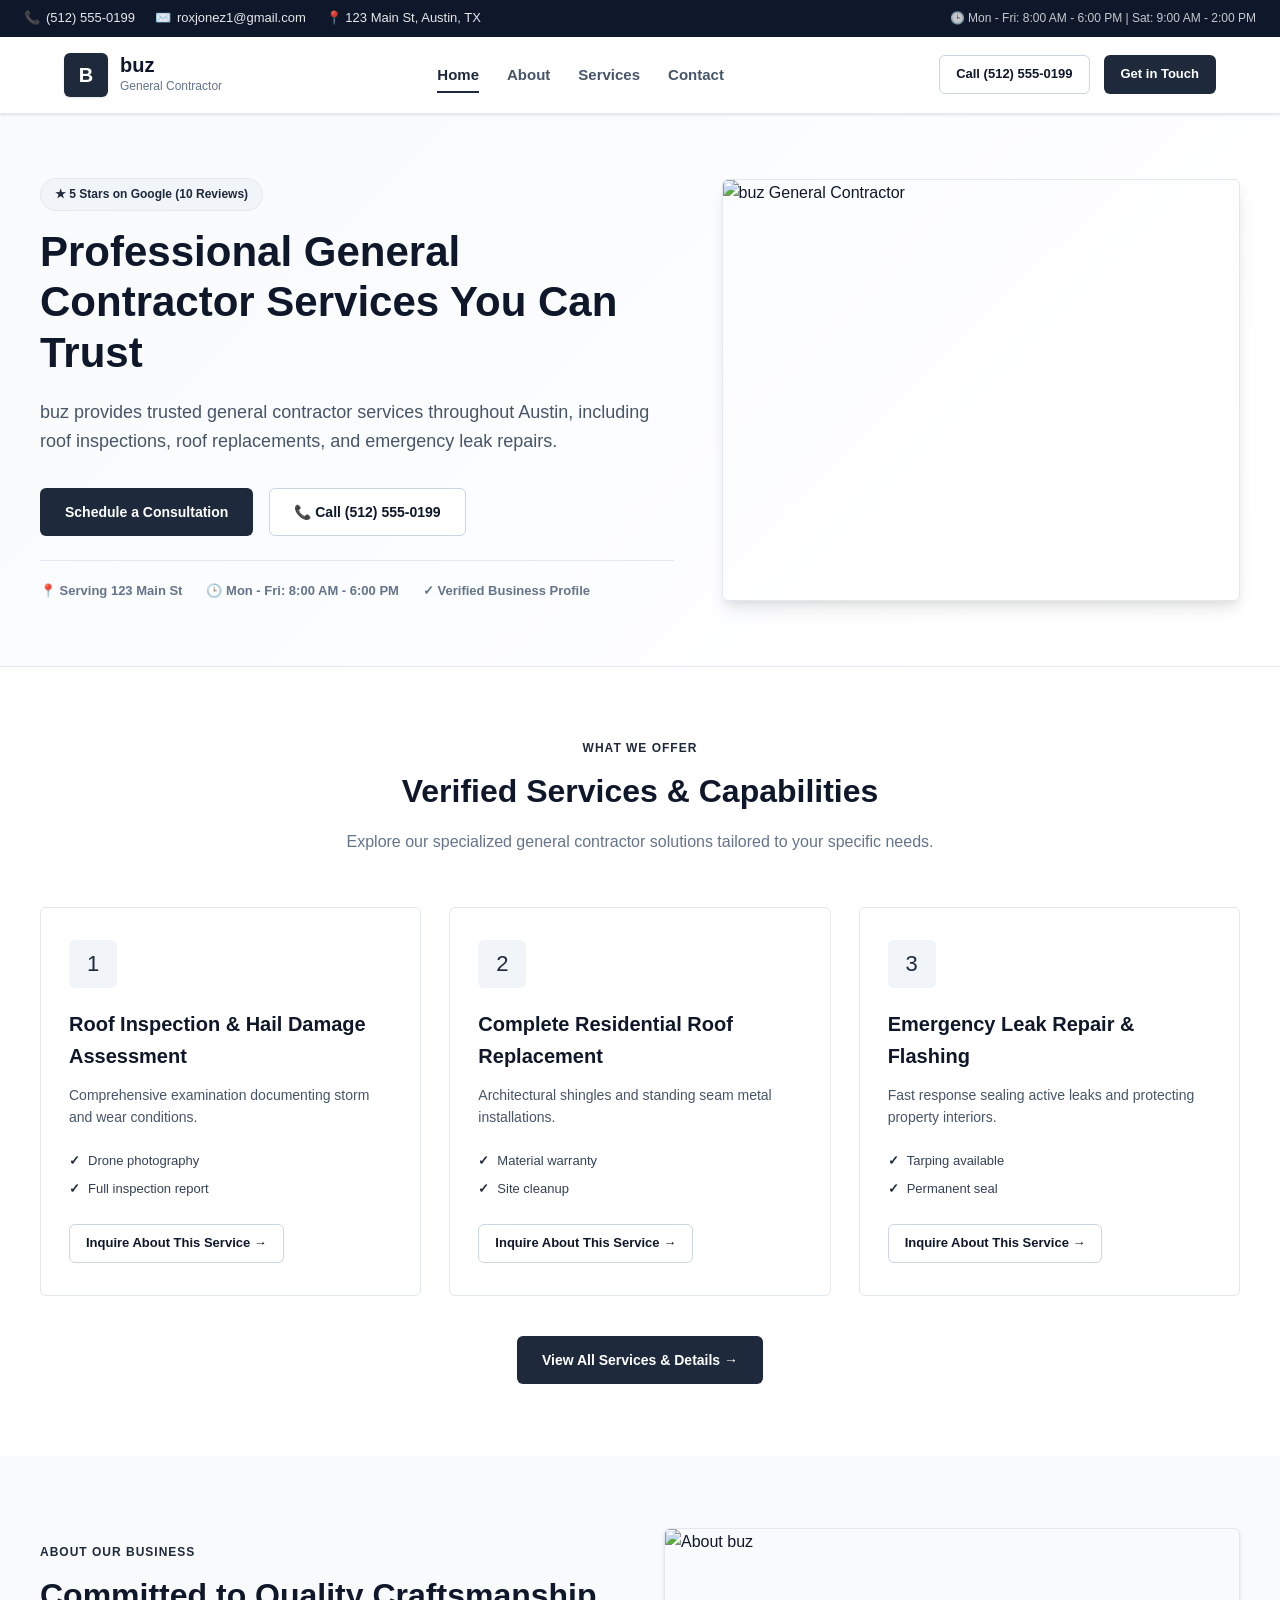
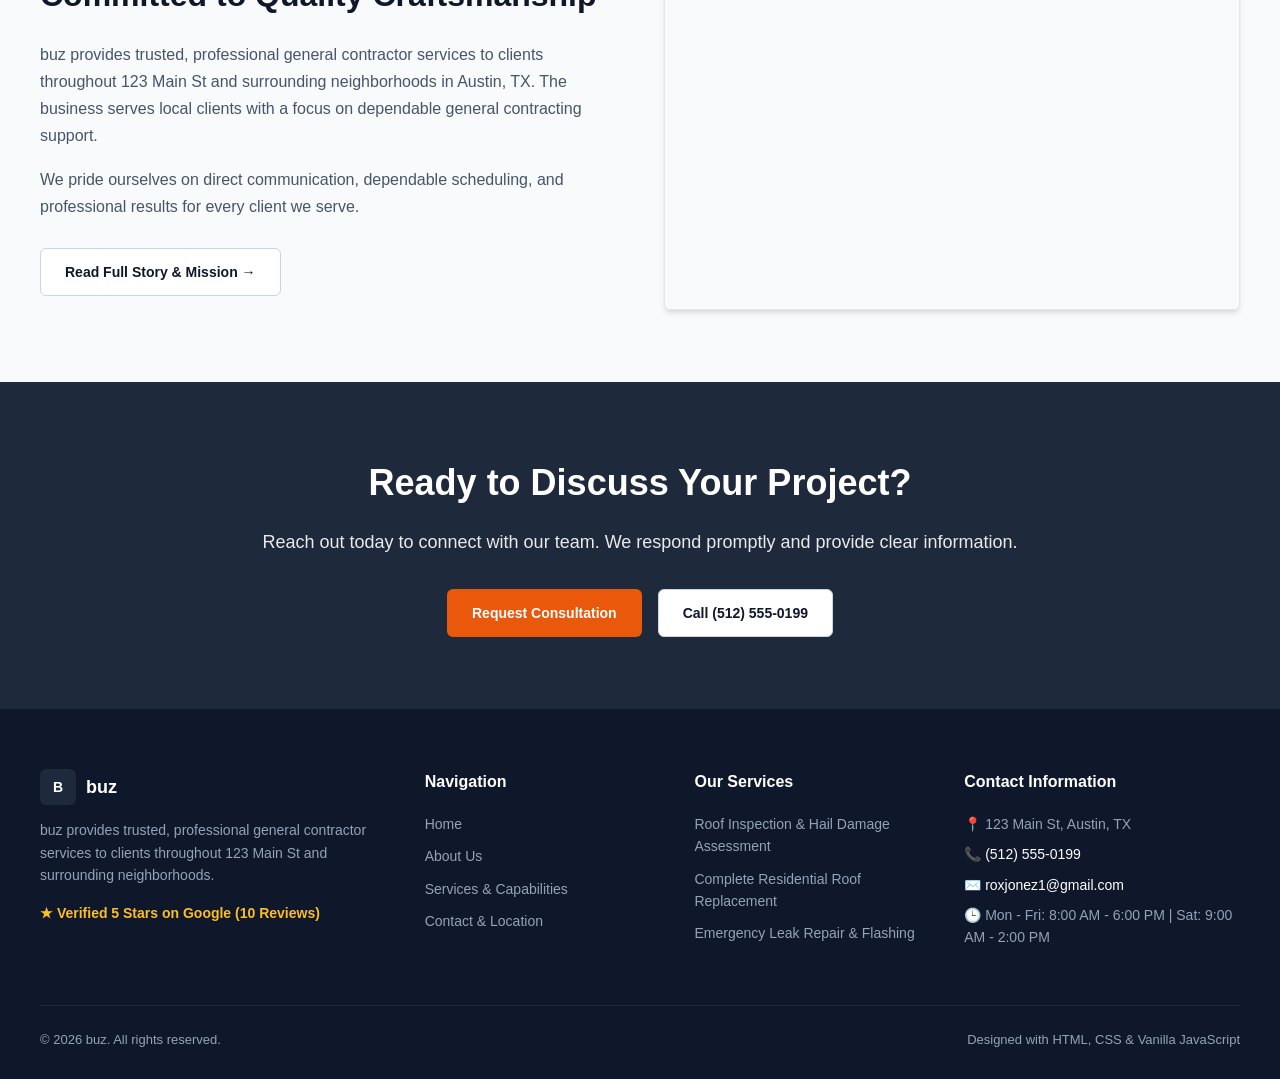
==== commit 6b2894d3: "Initial deployment commit for buz" ====
--- a/index.html
+++ b/index.html
@@ -4,10 +4,10 @@
   <meta charset="UTF-8">
   <meta name="viewport" content="width=device-width, initial-scale=1.0">
   <title>buz | General Contractor in 123 Main St</title>
-  <meta name="description" content="buz offers trusted general contractor services in Austin, TX, including roof inspection, hail damage assessment, roof replacement, and leak repair.">
-  <meta name="keywords" content="general contractor Austin TX, roof inspection, hail damage assessment, residential roof replacement, emergency leak repair">
+  <meta name="description" content="buz offers trusted general contractor services in Austin, TX, including roof inspections, residential roof replacement, and emergency leak repair.">
+  <meta name="keywords" content="General Contractor, Roof Inspection, Residential Roof Replacement, Emergency Leak Repair">
   <meta property="og:title" content="buz | General Contractor">
-  <meta property="og:description" content="buz offers trusted general contractor services in Austin, TX, including roof inspection, hail damage assessment, roof replacement, and leak repair.">
+  <meta property="og:description" content="buz offers trusted general contractor services in Austin, TX, including roof inspections, residential roof replacement, and emergency leak repair.">
   <meta property="og:type" content="website">
   <link rel="stylesheet" href="styles.css">
   <script type="application/ld+json">
@@ -31,7 +31,7 @@
 }
   </script>
 </head>
-<body data-project-id="proj_2mruoko">
+<body data-project-id="proj_x61ke7s">
   <!-- Top Utility Bar -->
   <div class="top-bar">
     <div class="top-bar-info">
@@ -82,8 +82,8 @@
     <div class="hero-container">
       <div>
         <span class="hero-badge">★ 5 Stars on Google (10 Reviews)</span>
-        <h1>Reliable General Contractor Services in Austin, TX</h1>
-        <p>buz provides professional general contractor services, including roof inspections, residential roof replacement, emergency leak repair, and flashing.</p>
+        <h1>Professional General Contractor Services You Can Trust</h1>
+        <p>buz provides trusted general contractor services throughout Austin, including roof inspections, roof replacements, and emergency leak repairs.</p>
         <div class="hero-actions">
           <a href="contact.html" class="btn btn-primary">Schedule a Consultation</a>
           <a href="tel:(512) 555-0199" class="btn btn-secondary">📞 Call (512) 555-0199</a>
@@ -164,7 +164,7 @@
         <div class="about-content">
           <span class="section-tag">About Our Business</span>
           <h2>Committed to Quality Craftsmanship</h2>
-          <p>buz is a general contractor based in Austin, TX, providing trusted, professional services to clients throughout 123 Main St and surrounding neighborhoods. The team works with homeowners and property owners on roofing needs, from inspection and assessment to repair and replacement.</p>
+          <p>buz provides trusted, professional general contractor services to clients throughout 123 Main St and surrounding neighborhoods in Austin, TX. The business serves local clients with a focus on dependable general contracting support.</p>
           <p>We pride ourselves on direct communication, dependable scheduling, and professional results for every client we serve.</p>
           <div style="margin-top:28px;">
             <a href="about.html" class="btn btn-secondary">Read Full Story & Mission →</a>
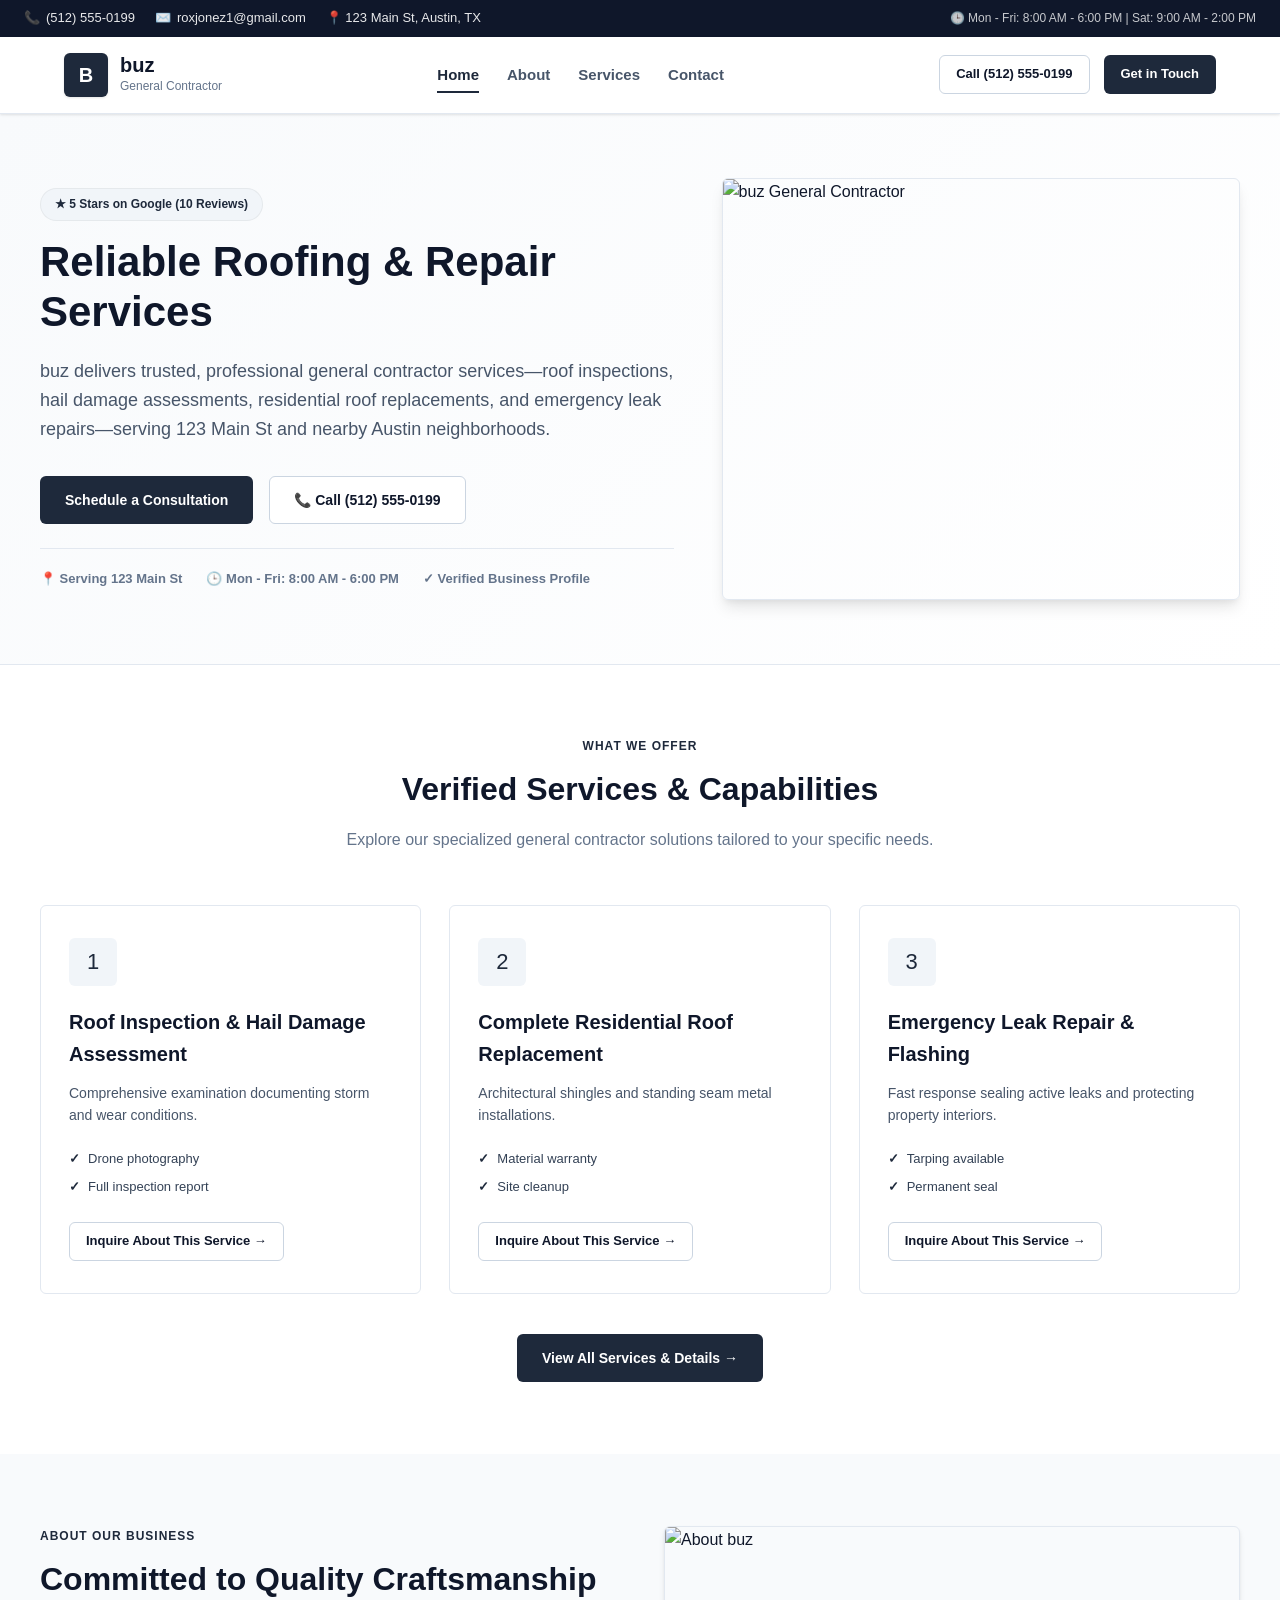
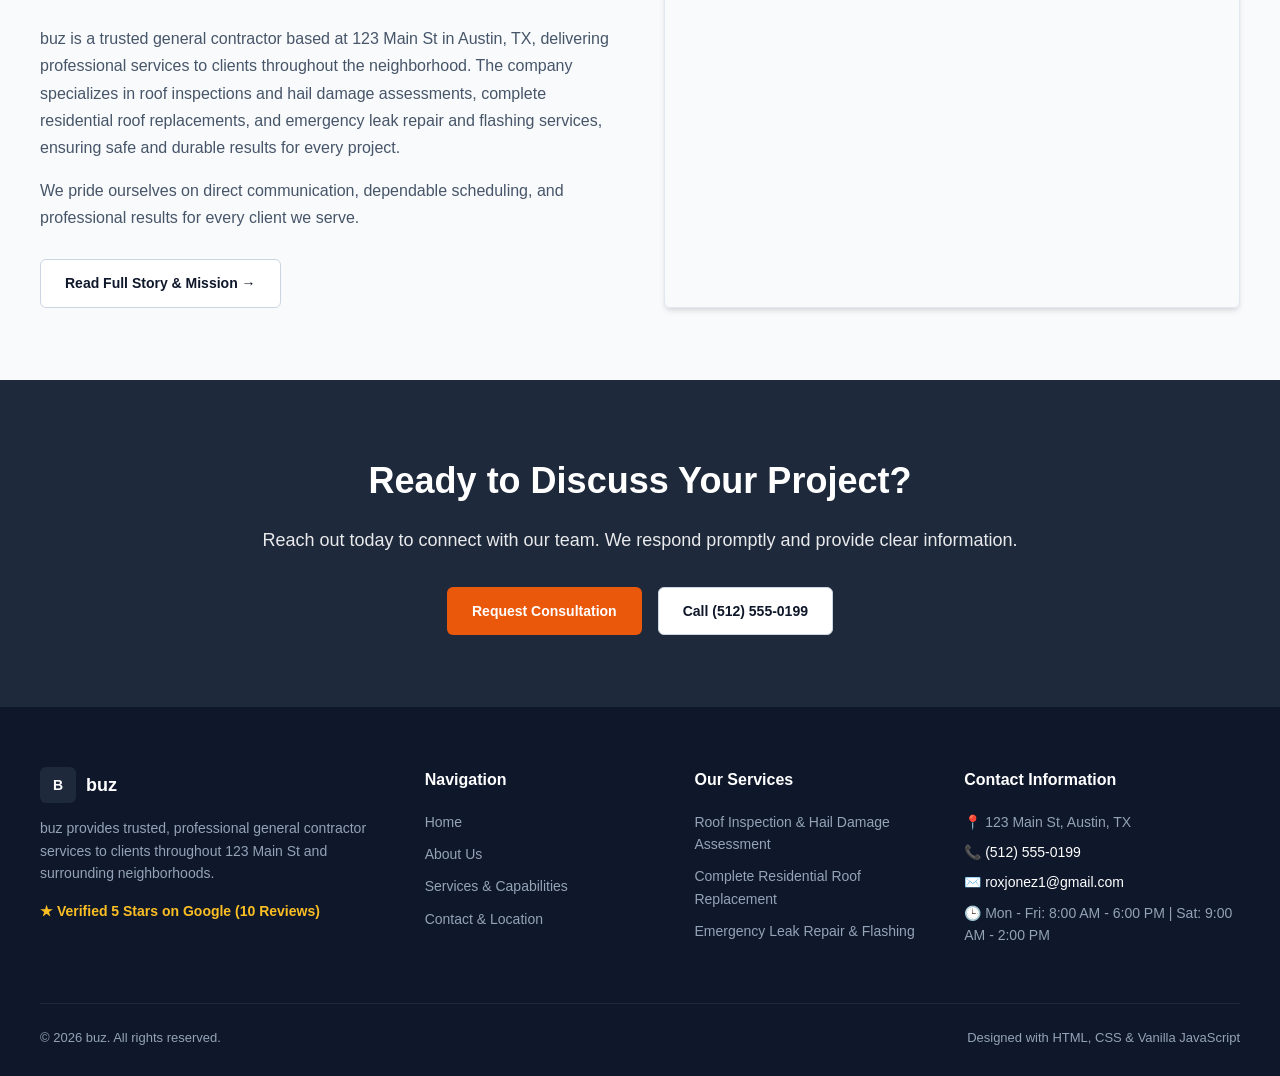
==== commit fdd654fc: "Initial deployment commit for buz" ====
--- a/index.html
+++ b/index.html
@@ -4,10 +4,10 @@
   <meta charset="UTF-8">
   <meta name="viewport" content="width=device-width, initial-scale=1.0">
   <title>buz | General Contractor in 123 Main St</title>
-  <meta name="description" content="buz offers trusted general contractor services in Austin, TX, including roof inspections, residential roof replacement, and emergency leak repair.">
-  <meta name="keywords" content="General Contractor, Roof Inspection, Residential Roof Replacement, Emergency Leak Repair">
+  <meta name="description" content="buz provides general contractor services in Austin: roof inspections, hail damage assessment, roof replacement, and emergency leak repair.">
+  <meta name="keywords" content="general contractor, roof inspection, hail damage, residential roof replacement">
   <meta property="og:title" content="buz | General Contractor">
-  <meta property="og:description" content="buz offers trusted general contractor services in Austin, TX, including roof inspections, residential roof replacement, and emergency leak repair.">
+  <meta property="og:description" content="buz provides general contractor services in Austin: roof inspections, hail damage assessment, roof replacement, and emergency leak repair.">
   <meta property="og:type" content="website">
   <link rel="stylesheet" href="styles.css">
   <script type="application/ld+json">
@@ -31,7 +31,7 @@
 }
   </script>
 </head>
-<body data-project-id="proj_x61ke7s">
+<body data-project-id="proj_q4x5nwa">
   <!-- Top Utility Bar -->
   <div class="top-bar">
     <div class="top-bar-info">
@@ -82,8 +82,8 @@
     <div class="hero-container">
       <div>
         <span class="hero-badge">★ 5 Stars on Google (10 Reviews)</span>
-        <h1>Professional General Contractor Services You Can Trust</h1>
-        <p>buz provides trusted general contractor services throughout Austin, including roof inspections, roof replacements, and emergency leak repairs.</p>
+        <h1>Reliable Roofing & Repair Services</h1>
+        <p>buz delivers trusted, professional general contractor services—roof inspections, hail damage assessments, residential roof replacements, and emergency leak repairs—serving 123 Main St and nearby Austin neighborhoods.</p>
         <div class="hero-actions">
           <a href="contact.html" class="btn btn-primary">Schedule a Consultation</a>
           <a href="tel:(512) 555-0199" class="btn btn-secondary">📞 Call (512) 555-0199</a>
@@ -164,7 +164,7 @@
         <div class="about-content">
           <span class="section-tag">About Our Business</span>
           <h2>Committed to Quality Craftsmanship</h2>
-          <p>buz provides trusted, professional general contractor services to clients throughout 123 Main St and surrounding neighborhoods in Austin, TX. The business serves local clients with a focus on dependable general contracting support.</p>
+          <p>buz is a trusted general contractor based at 123 Main St in Austin, TX, delivering professional services to clients throughout the neighborhood. The company specializes in roof inspections and hail damage assessments, complete residential roof replacements, and emergency leak repair and flashing services, ensuring safe and durable results for every project.</p>
           <p>We pride ourselves on direct communication, dependable scheduling, and professional results for every client we serve.</p>
           <div style="margin-top:28px;">
             <a href="about.html" class="btn btn-secondary">Read Full Story & Mission →</a>
